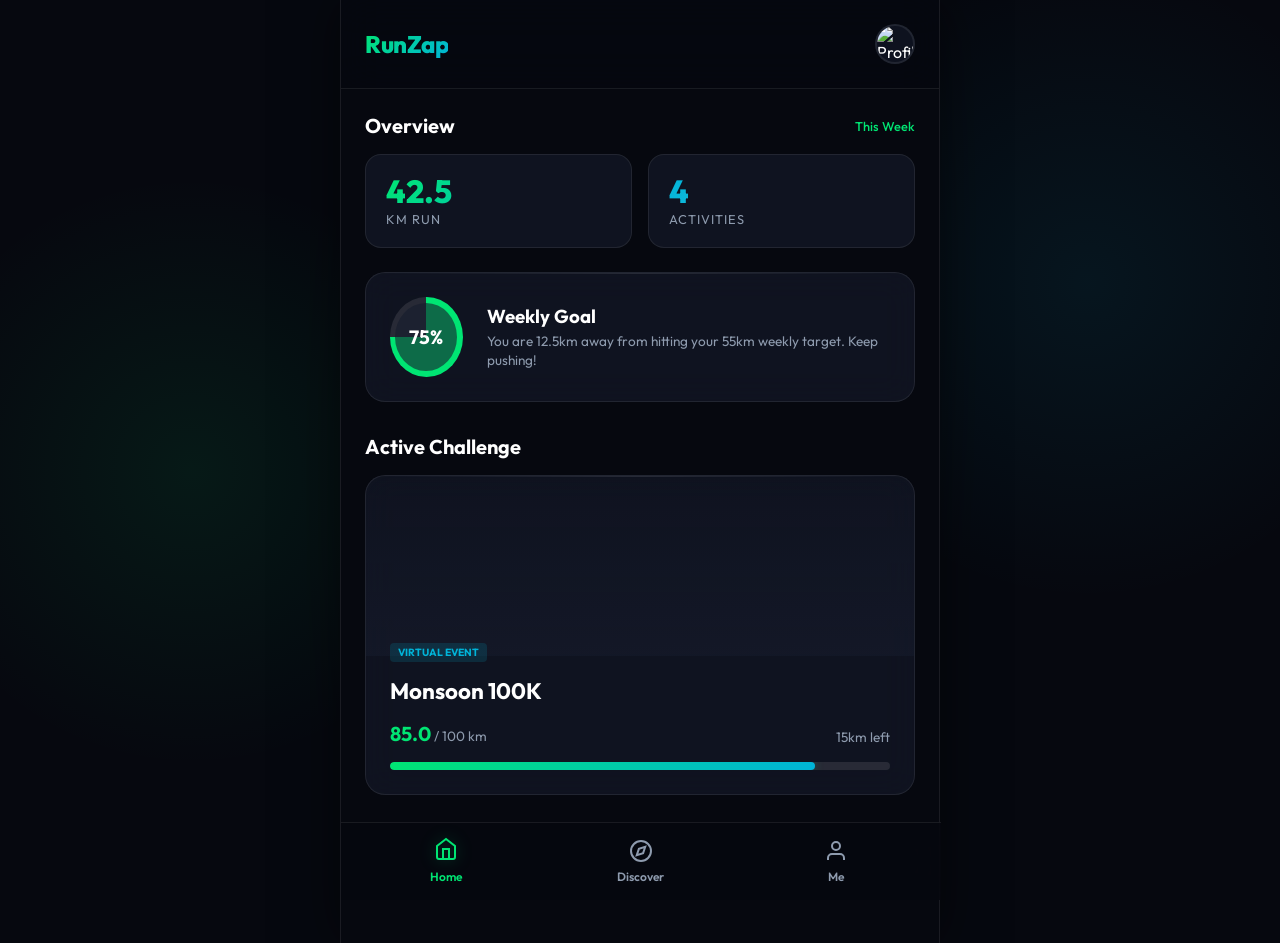
==== index.html @ 209d542c "v0.1" ====
<!DOCTYPE html>
<html lang="en">
<head>
  <meta charset="UTF-8">
  <meta name="viewport" content="width=device-width, initial-scale=1.0, maximum-scale=1.0, user-scalable=no">
  <title>RunZap - Premium Running Platform</title>
  <link rel="stylesheet" href="styles.css">
</head>
<body>

  <div id="app-shell">
    
    <!-- Global Header -->
    <header class="top-nav">
      <div class="brand">RunZap</div>
      <div class="profile-avatar">
        <img src="https://images.unsplash.com/photo-1535713875002-d1d0cf377fde?auto=format&fit=crop&w=100&q=80" alt="Profile">
      </div>
    </header>

    <!-- Main Content Area -->
    <main>
      
      <!-- SCREEN 1: HOMEPAGE (DASHBOARD) -->
      <div id="view-home" class="screen active">
        <div class="section-title">
          <span>Overview</span>
          <span style="font-size: 0.8rem; font-weight: 500; color: var(--primary);">This Week</span>
        </div>

        <div class="hero-stats">
          <div class="stat-box">
            <span class="stat-value text-gradient">42.5</span>
            <span class="stat-label">KM Run</span>
          </div>
          <div class="stat-box">
            <span class="stat-value text-gradient" style="background: linear-gradient(135deg, #00B4D8, #48CAE4); -webkit-background-clip: text;">4</span>
            <span class="stat-label">Activities</span>
          </div>
        </div>

        <div class="glass-card">
          <div class="progress-ring-container">
            <div class="ring-wrapper">
              <div class="ring">
                <div class="ring-inner">75%</div>
              </div>
            </div>
            <div>
              <h3 style="margin-bottom: 0.25rem;">Weekly Goal</h3>
              <p style="color: var(--text-muted); font-size: 0.85rem; line-height: 1.4;">You are 12.5km away from hitting your 55km weekly target. Keep pushing!</p>
            </div>
          </div>
        </div>

        <div class="section-title" style="margin-top: 2rem;">
          <span>Active Challenge</span>
        </div>

        <div class="glass-card featured-challenge">
          <div class="fc-image">
            <div class="fc-overlay"></div>
          </div>
          <div class="fc-content">
            <span class="tag">Virtual Event</span>
            <h3 style="font-size: 1.4rem; margin: 0.5rem 0;">Monsoon 100K</h3>
            <div style="display: flex; justify-content: space-between; align-items: flex-end; margin-top: 1rem;">
              <div>
                <span style="font-size: 1.25rem; font-weight: 700; color: var(--primary);">85.0</span>
                <span style="color: var(--text-muted); font-size: 0.85rem;"> / 100 km</span>
              </div>
              <span style="font-size: 0.85rem; color: var(--text-muted);">15km left</span>
            </div>
            <div class="progress-bar-bg">
              <div class="progress-bar-fill" style="width: 85%;"></div>
            </div>
          </div>
        </div>
      </div>

      <!-- SCREEN 2: CHALLENGES & DISCOVERY -->
      <div id="view-challenges" class="screen">
        <h2 style="font-size: 1.75rem; font-weight: 800; margin-bottom: 1.5rem;">Discover</h2>
        
        <div class="filter-tabs">
          <div class="tab active">Upcoming Races</div>
          <div class="tab">Virtual Challenges</div>
          <div class="tab">Training Camps</div>
        </div>

        <div class="challenge-list">
          <!-- Item 1 -->
          <div class="glass-card challenge-row" style="padding: 0; margin-bottom: 0;">
            <div class="cr-image" style="background-image: url('https://images.unsplash.com/photo-1551698618-1dfe5d97d256?auto=format&fit=crop&w=400&q=80');"></div>
            <div class="cr-content">
              <div>
                <span class="tag">Live Race • Mumbai</span>
                <h4 style="font-size: 1.1rem;">Mumbai Half Marathon</h4>
              </div>
              <div style="display: flex; justify-content: space-between; align-items: center;">
                <span style="font-size: 0.8rem; color: var(--text-muted);">Oct 12, 2026</span>
                <span style="color: var(--primary); font-weight: 700; font-size: 0.9rem;">₹1,500</span>
              </div>
            </div>
          </div>

          <!-- Item 2 -->
          <div class="glass-card challenge-row" style="padding: 0; margin-bottom: 0;">
            <div class="cr-image" style="background-image: url('https://images.unsplash.com/photo-1476480862126-209bfaa8edc8?auto=format&fit=crop&w=400&q=80');"></div>
            <div class="cr-content">
              <div>
                <span class="tag" style="background: rgba(0, 229, 115, 0.15); color: var(--primary);">Virtual</span>
                <h4 style="font-size: 1.1rem;">Diwali 50K Dash</h4>
              </div>
              <div style="display: flex; justify-content: space-between; align-items: center;">
                <span style="font-size: 0.8rem; color: var(--text-muted);">Nov 1 - Nov 15</span>
                <span style="color: var(--primary); font-weight: 700; font-size: 0.9rem;">Free</span>
              </div>
            </div>
          </div>
          
          <!-- Item 3 -->
          <div class="glass-card challenge-row" style="padding: 0; margin-bottom: 0;">
            <div class="cr-image" style="background-image: url('https://images.unsplash.com/photo-1571008887538-b36bb32f4571?auto=format&fit=crop&w=400&q=80');"></div>
            <div class="cr-content">
              <div>
                <span class="tag">Live Race • Delhi</span>
                <h4 style="font-size: 1.1rem;">Delhi Night Run 10K</h4>
              </div>
              <div style="display: flex; justify-content: space-between; align-items: center;">
                <span style="font-size: 0.8rem; color: var(--text-muted);">Dec 05, 2026</span>
                <span style="color: var(--primary); font-weight: 700; font-size: 0.9rem;">₹800</span>
              </div>
            </div>
          </div>
        </div>
      </div>

      <!-- SCREEN 3: "ME" (PROFILE & TROPHY ROOM) -->
      <div id="view-me" class="screen">
        <div class="profile-header">
          <div class="ph-avatar">
            <img src="https://images.unsplash.com/photo-1535713875002-d1d0cf377fde?auto=format&fit=crop&w=200&q=80" alt="Profile Large">
          </div>
          <div class="ph-name text-gradient">Rahul Sharma</div>
          <div class="rank-badge">
            <svg width="16" height="16" viewBox="0 0 24 24" fill="none" stroke="currentColor" stroke-width="2"><polygon points="12 2 15.09 8.26 22 9.27 17 14.14 18.18 21.02 12 17.77 5.82 21.02 7 14.14 2 9.27 8.91 8.26 12 2"></polygon></svg>
            Global Rank: #4,201
          </div>
        </div>

        <div class="hero-stats">
          <div class="stat-box" style="text-align: center;">
            <span class="stat-value text-gradient" style="font-size: 1.5rem;">1,240</span>
            <span class="stat-label">Total KM</span>
          </div>
          <div class="stat-box" style="text-align: center;">
            <span class="stat-value text-gradient" style="font-size: 1.5rem; background: linear-gradient(135deg, #00B4D8, #48CAE4); -webkit-background-clip: text;">12</span>
            <span class="stat-label">Events</span>
          </div>
        </div>

        <button class="btn-strava">
          <svg width="20" height="20" viewBox="0 0 24 24" fill="currentColor" stroke="none"><path d="M15.387 17.944l-2.089-4.116h-3.065L15.387 24l5.15-10.172h-3.066m-7.008-5.599l2.836 5.598h4.172L10.463 0l-7 13.828h4.169"></path></svg>
          Sync with Strava
        </button>

        <div class="section-title" style="margin-top: 2rem;">
          <span>Medals Hanger</span>
        </div>
        
        <div class="glass-card">
          <div class="medals-grid">
            <div class="medal-item">
              <img src="https://cdn-icons-png.flaticon.com/512/3176/3176294.png" alt="Medal 1" style="filter: drop-shadow(0 5px 10px rgba(0,229,115,0.4));">
              <span class="medal-title">Monsoon 100K</span>
            </div>
            <div class="medal-item">
              <img src="https://cdn-icons-png.flaticon.com/512/3176/3176294.png" alt="Medal 2" style="filter: hue-rotate(200deg) drop-shadow(0 5px 10px rgba(0,180,216,0.4));">
              <span class="medal-title">Speed Demon</span>
            </div>
            <div class="medal-item">
              <img src="https://cdn-icons-png.flaticon.com/512/3176/3176294.png" alt="Medal 3" style="filter: hue-rotate(45deg) drop-shadow(0 5px 10px rgba(255,215,0,0.4));">
              <span class="medal-title">Early Bird</span>
            </div>
          </div>
        </div>

        <div class="section-title" style="margin-top: 2rem;">
          <span>Recent Activities</span>
        </div>
        
        <div class="glass-card">
          <div class="activity-item">
            <div style="display: flex; align-items: center;">
              <div class="ai-icon">
                <svg width="20" height="20" viewBox="0 0 24 24" fill="none" stroke="currentColor" stroke-width="2"><path d="M22 11.08V12a10 10 0 1 1-5.93-9.14"></path><polyline points="22 4 12 14.01 9 11.01"></polyline></svg>
              </div>
              <div>
                <div style="font-weight: 600;">Morning Run</div>
                <div style="font-size: 0.75rem; color: var(--text-muted);">Today • AI Approved</div>
              </div>
            </div>
            <div style="text-align: right;">
              <div style="font-weight: 700; color: var(--primary);">8.5 km</div>
              <div style="font-size: 0.75rem; color: var(--text-muted);">45:20</div>
            </div>
          </div>
          
          <div class="activity-item">
            <div style="display: flex; align-items: center;">
              <div class="ai-icon">
                <svg width="20" height="20" viewBox="0 0 24 24" fill="none" stroke="currentColor" stroke-width="2"><path d="M22 11.08V12a10 10 0 1 1-5.93-9.14"></path><polyline points="22 4 12 14.01 9 11.01"></polyline></svg>
              </div>
              <div>
                <div style="font-weight: 600;">Tempo Run</div>
                <div style="font-size: 0.75rem; color: var(--text-muted);">Yesterday • AI Approved</div>
              </div>
            </div>
            <div style="text-align: right;">
              <div style="font-weight: 700; color: var(--primary);">5.0 km</div>
              <div style="font-size: 0.75rem; color: var(--text-muted);">24:10</div>
            </div>
          </div>
        </div>

      </div>

    </main>

    <!-- Bottom Navigation -->
    <nav class="bottom-nav">
      <div class="nav-item active" onclick="switchView('view-home', this)">
        <svg width="24" height="24" viewBox="0 0 24 24" fill="none"><path d="M3 9l9-7 9 7v11a2 2 0 0 1-2 2H5a2 2 0 0 1-2-2z"></path><polyline points="9 22 9 12 15 12 15 22"></polyline></svg>
        <span>Home</span>
      </div>
      <div class="nav-item" onclick="switchView('view-challenges', this)">
        <svg width="24" height="24" viewBox="0 0 24 24" fill="none"><circle cx="12" cy="12" r="10"></circle><polygon points="16.24 7.76 14.12 14.12 7.76 16.24 9.88 9.88 16.24 7.76"></polygon></svg>
        <span>Discover</span>
      </div>
      <div class="nav-item" onclick="switchView('view-me', this)">
        <svg width="24" height="24" viewBox="0 0 24 24" fill="none"><path d="M20 21v-2a4 4 0 0 0-4-4H8a4 4 0 0 0-4 4v2"></path><circle cx="12" cy="7" r="4"></circle></svg>
        <span>Me</span>
      </div>
    </nav>

  </div>

  <script src="script.js"></script>
</body>
</html>
---- styles.css ----
@import url('https://fonts.googleapis.com/css2?family=Outfit:wght@300;400;500;600;700;800&display=swap');

:root {
  --bg-base: #06080F;
  --bg-surface: rgba(22, 27, 44, 0.6);
  --bg-surface-hover: rgba(33, 40, 60, 0.8);
  
  --primary: #00E573;
  --primary-glow: rgba(0, 229, 115, 0.3);
  --secondary: #00B4D8;
  
  --text-main: #FFFFFF;
  --text-muted: #8E9BAE;
  
  --border-glass: rgba(255, 255, 255, 0.08);
  --border-glow: rgba(0, 229, 115, 0.2);
  
  --gradient-accent: linear-gradient(135deg, var(--primary), var(--secondary));
  --gradient-bg: radial-gradient(circle at 15% 50%, rgba(0, 229, 115, 0.08), transparent 25%),
                 radial-gradient(circle at 85% 30%, rgba(0, 180, 216, 0.08), transparent 25%);
}

* {
  margin: 0;
  padding: 0;
  box-sizing: border-box;
  font-family: 'Outfit', sans-serif;
  -webkit-tap-highlight-color: transparent;
}

body {
  background-color: var(--bg-base);
  background-image: var(--gradient-bg);
  color: var(--text-main);
  min-height: 100vh;
  display: flex;
  justify-content: center;
  overflow-x: hidden;
}

/* App Container (Mobile First, Max-width for desktop) */
#app-shell {
  width: 100%;
  max-width: 600px; /* Constrains width on large screens to feel like an app */
  min-height: 100vh;
  position: relative;
  display: flex;
  flex-direction: column;
  background: var(--bg-base);
  box-shadow: 0 0 50px rgba(0,0,0,0.5);
  border-left: 1px solid var(--border-glass);
  border-right: 1px solid var(--border-glass);
}

/* Header */
.top-nav {
  position: sticky;
  top: 0;
  z-index: 50;
  display: flex;
  justify-content: space-between;
  align-items: center;
  padding: 1.5rem;
  background: rgba(6, 8, 15, 0.8);
  backdrop-filter: blur(20px);
  border-bottom: 1px solid var(--border-glass);
}

.brand {
  font-size: 1.5rem;
  font-weight: 800;
  background: var(--gradient-accent);
  -webkit-background-clip: text;
  -webkit-text-fill-color: transparent;
  letter-spacing: -0.5px;
}

.profile-avatar {
  width: 40px;
  height: 40px;
  border-radius: 50%;
  background: var(--bg-surface);
  border: 2px solid var(--border-glass);
  display: flex;
  justify-content: center;
  align-items: center;
  overflow: hidden;
  position: relative;
}

.profile-avatar img {
  width: 100%;
  height: 100%;
  object-fit: cover;
}

/* Main Content Area */
main {
  flex: 1;
  overflow-y: auto;
  padding-bottom: 100px; /* Space for bottom nav */
}

/* Screen Transitions */
.screen {
  display: none;
  opacity: 0;
  padding: 1.5rem;
  transform: translateY(10px);
  animation: fadeUp 0.4s cubic-bezier(0.16, 1, 0.3, 1) forwards;
}

.screen.active {
  display: block;
}

@keyframes fadeUp {
  0% { opacity: 0; transform: translateY(15px); }
  100% { opacity: 1; transform: translateY(0); }
}

/* Utilities */
.glass-card {
  background: var(--bg-surface);
  backdrop-filter: blur(16px);
  border: 1px solid var(--border-glass);
  border-radius: 20px;
  padding: 1.5rem;
  margin-bottom: 1.5rem;
  position: relative;
  overflow: hidden;
  transition: all 0.3s ease;
}

.glass-card::before {
  content: '';
  position: absolute;
  top: 0; left: 0; right: 0;
  height: 1px;
  background: linear-gradient(90deg, transparent, rgba(255,255,255,0.1), transparent);
}

.section-title {
  font-size: 1.25rem;
  font-weight: 700;
  margin-bottom: 1rem;
  color: var(--text-main);
  display: flex;
  justify-content: space-between;
  align-items: center;
}

.text-gradient {
  background: var(--gradient-accent);
  -webkit-background-clip: text;
  -webkit-text-fill-color: transparent;
}

.btn-primary {
  background: var(--primary);
  color: #000;
  border: none;
  border-radius: 12px;
  padding: 1rem 1.5rem;
  font-size: 1rem;
  font-weight: 700;
  cursor: pointer;
  width: 100%;
  transition: all 0.2s;
  box-shadow: 0 4px 15px var(--primary-glow);
}

.btn-primary:active {
  transform: scale(0.98);
}

.btn-strava {
  background: rgba(252, 76, 2, 0.1);
  color: #FC4C02;
  border: 1px solid rgba(252, 76, 2, 0.3);
  border-radius: 12px;
  padding: 0.8rem 1rem;
  font-size: 0.9rem;
  font-weight: 700;
  cursor: pointer;
  width: 100%;
  display: flex;
  align-items: center;
  justify-content: center;
  gap: 0.5rem;
  transition: all 0.2s;
  margin-top: 1.5rem;
}

.btn-strava:hover {
  background: rgba(252, 76, 2, 0.2);
  box-shadow: 0 0 15px rgba(252, 76, 2, 0.2);
}

/* --- Screen 1: Homepage --- */
.hero-stats {
  display: flex;
  gap: 1rem;
  margin-bottom: 1.5rem;
}

.stat-box {
  flex: 1;
  background: var(--bg-surface);
  border: 1px solid var(--border-glass);
  border-radius: 16px;
  padding: 1.25rem;
  display: flex;
  flex-direction: column;
  justify-content: center;
}

.stat-value {
  font-size: 2rem;
  font-weight: 800;
  line-height: 1;
  margin-bottom: 0.25rem;
}

.stat-label {
  font-size: 0.8rem;
  color: var(--text-muted);
  text-transform: uppercase;
  letter-spacing: 1px;
}

.progress-ring-container {
  display: flex;
  align-items: center;
  gap: 1.5rem;
}

.ring-wrapper {
  position: relative;
  width: 80px;
  height: 80px;
}

.ring {
  width: 100%;
  height: 100%;
  border-radius: 50%;
  background: conic-gradient(var(--primary) 75%, rgba(255,255,255,0.1) 0);
  display: flex;
  justify-content: center;
  align-items: center;
}

.ring-inner {
  width: 85%;
  height: 85%;
  background: var(--bg-surface);
  border-radius: 50%;
  display: flex;
  justify-content: center;
  align-items: center;
  font-weight: 700;
  font-size: 1.2rem;
}

.featured-challenge {
  padding: 0;
}

.fc-image {
  height: 180px;
  background: url('https://images.unsplash.com/photo-1552674605-15c2145eba67?auto=format&fit=crop&w=800&q=80') center/cover;
  position: relative;
}

.fc-overlay {
  position: absolute;
  inset: 0;
  background: linear-gradient(to top, var(--bg-surface) 0%, transparent 100%);
}

.fc-content {
  padding: 1.5rem;
  position: relative;
  margin-top: -40px;
}

.progress-bar-bg {
  width: 100%;
  height: 8px;
  background: rgba(255,255,255,0.1);
  border-radius: 4px;
  margin-top: 1rem;
  overflow: hidden;
}

.progress-bar-fill {
  height: 100%;
  background: var(--gradient-accent);
  width: 65%;
  border-radius: 4px;
  box-shadow: 0 0 10px var(--primary-glow);
}

/* --- Screen 2: Challenges --- */
.filter-tabs {
  display: flex;
  gap: 0.5rem;
  margin-bottom: 1.5rem;
  overflow-x: auto;
  scrollbar-width: none;
}
.filter-tabs::-webkit-scrollbar { display: none; }

.tab {
  padding: 0.6rem 1.2rem;
  border-radius: 20px;
  background: rgba(255,255,255,0.05);
  border: 1px solid var(--border-glass);
  color: var(--text-muted);
  font-weight: 600;
  white-space: nowrap;
  cursor: pointer;
  transition: all 0.2s;
}

.tab.active {
  background: var(--primary);
  color: #000;
  border-color: var(--primary);
}

.challenge-list {
  display: flex;
  flex-direction: column;
  gap: 1.25rem;
}

.challenge-row {
  display: flex;
  background: var(--bg-surface);
  border: 1px solid var(--border-glass);
  border-radius: 16px;
  overflow: hidden;
  height: 120px;
}

.cr-image {
  width: 100px;
  background-size: cover;
  background-position: center;
}

.cr-content {
  padding: 1rem;
  flex: 1;
  display: flex;
  flex-direction: column;
  justify-content: space-between;
}

.tag {
  font-size: 0.65rem;
  padding: 0.2rem 0.5rem;
  border-radius: 4px;
  background: rgba(0, 180, 216, 0.15);
  color: var(--secondary);
  font-weight: 700;
  text-transform: uppercase;
  display: inline-block;
  margin-bottom: 0.4rem;
}

/* --- Screen 3: "Me" (Profile) --- */
.profile-header {
  text-align: center;
  margin-bottom: 2rem;
}

.ph-avatar {
  width: 100px;
  height: 100px;
  border-radius: 50%;
  background: var(--bg-surface);
  border: 3px solid var(--primary);
  margin: 0 auto 1rem;
  padding: 4px;
}

.ph-avatar img {
  width: 100%;
  height: 100%;
  border-radius: 50%;
  object-fit: cover;
}

.ph-name {
  font-size: 1.75rem;
  font-weight: 800;
}

.rank-badge {
  display: inline-flex;
  align-items: center;
  gap: 0.5rem;
  background: rgba(255, 215, 0, 0.1);
  border: 1px solid rgba(255, 215, 0, 0.3);
  color: #FFD700;
  padding: 0.4rem 1rem;
  border-radius: 20px;
  font-weight: 700;
  margin-top: 0.5rem;
}

/* Medals Hanger */
.medals-grid {
  display: grid;
  grid-template-columns: repeat(3, 1fr);
  gap: 1rem;
  margin-top: 1rem;
}

.medal-item {
  aspect-ratio: 1;
  background: rgba(255,255,255,0.03);
  border: 1px solid var(--border-glass);
  border-radius: 16px;
  display: flex;
  flex-direction: column;
  justify-content: center;
  align-items: center;
  position: relative;
  box-shadow: inset 0 0 20px rgba(0,0,0,0.5);
}

.medal-item img {
  width: 50%;
  filter: drop-shadow(0 5px 15px rgba(0, 229, 115, 0.3));
  margin-bottom: 0.5rem;
}

.medal-title {
  font-size: 0.65rem;
  font-weight: 700;
  text-align: center;
  color: var(--text-muted);
}

/* Activity List */
.activity-item {
  display: flex;
  justify-content: space-between;
  align-items: center;
  padding: 1rem 0;
  border-bottom: 1px solid var(--border-glass);
}

.activity-item:last-child {
  border-bottom: none;
}

.ai-icon {
  width: 40px;
  height: 40px;
  border-radius: 10px;
  background: rgba(0, 229, 115, 0.1);
  display: flex;
  justify-content: center;
  align-items: center;
  color: var(--primary);
  margin-right: 1rem;
}

/* --- Bottom Navigation --- */
.bottom-nav {
  position: fixed;
  bottom: 0;
  width: 100%;
  max-width: 600px;
  background: rgba(6, 8, 15, 0.85);
  backdrop-filter: blur(20px);
  border-top: 1px solid var(--border-glass);
  display: flex;
  justify-content: space-around;
  padding: 1rem 0.5rem;
  padding-bottom: calc(1rem + env(safe-area-inset-bottom));
  z-index: 100;
}

.nav-item {
  display: flex;
  flex-direction: column;
  align-items: center;
  gap: 0.4rem;
  color: var(--text-muted);
  text-decoration: none;
  font-size: 0.75rem;
  font-weight: 600;
  cursor: pointer;
  transition: color 0.2s;
  width: 33%;
}

.nav-item svg {
  stroke: currentColor;
  stroke-width: 2;
  transition: transform 0.2s, stroke 0.2s;
}

.nav-item.active {
  color: var(--primary);
}

.nav-item.active svg {
  transform: translateY(-2px);
  filter: drop-shadow(0 0 8px var(--primary-glow));
}
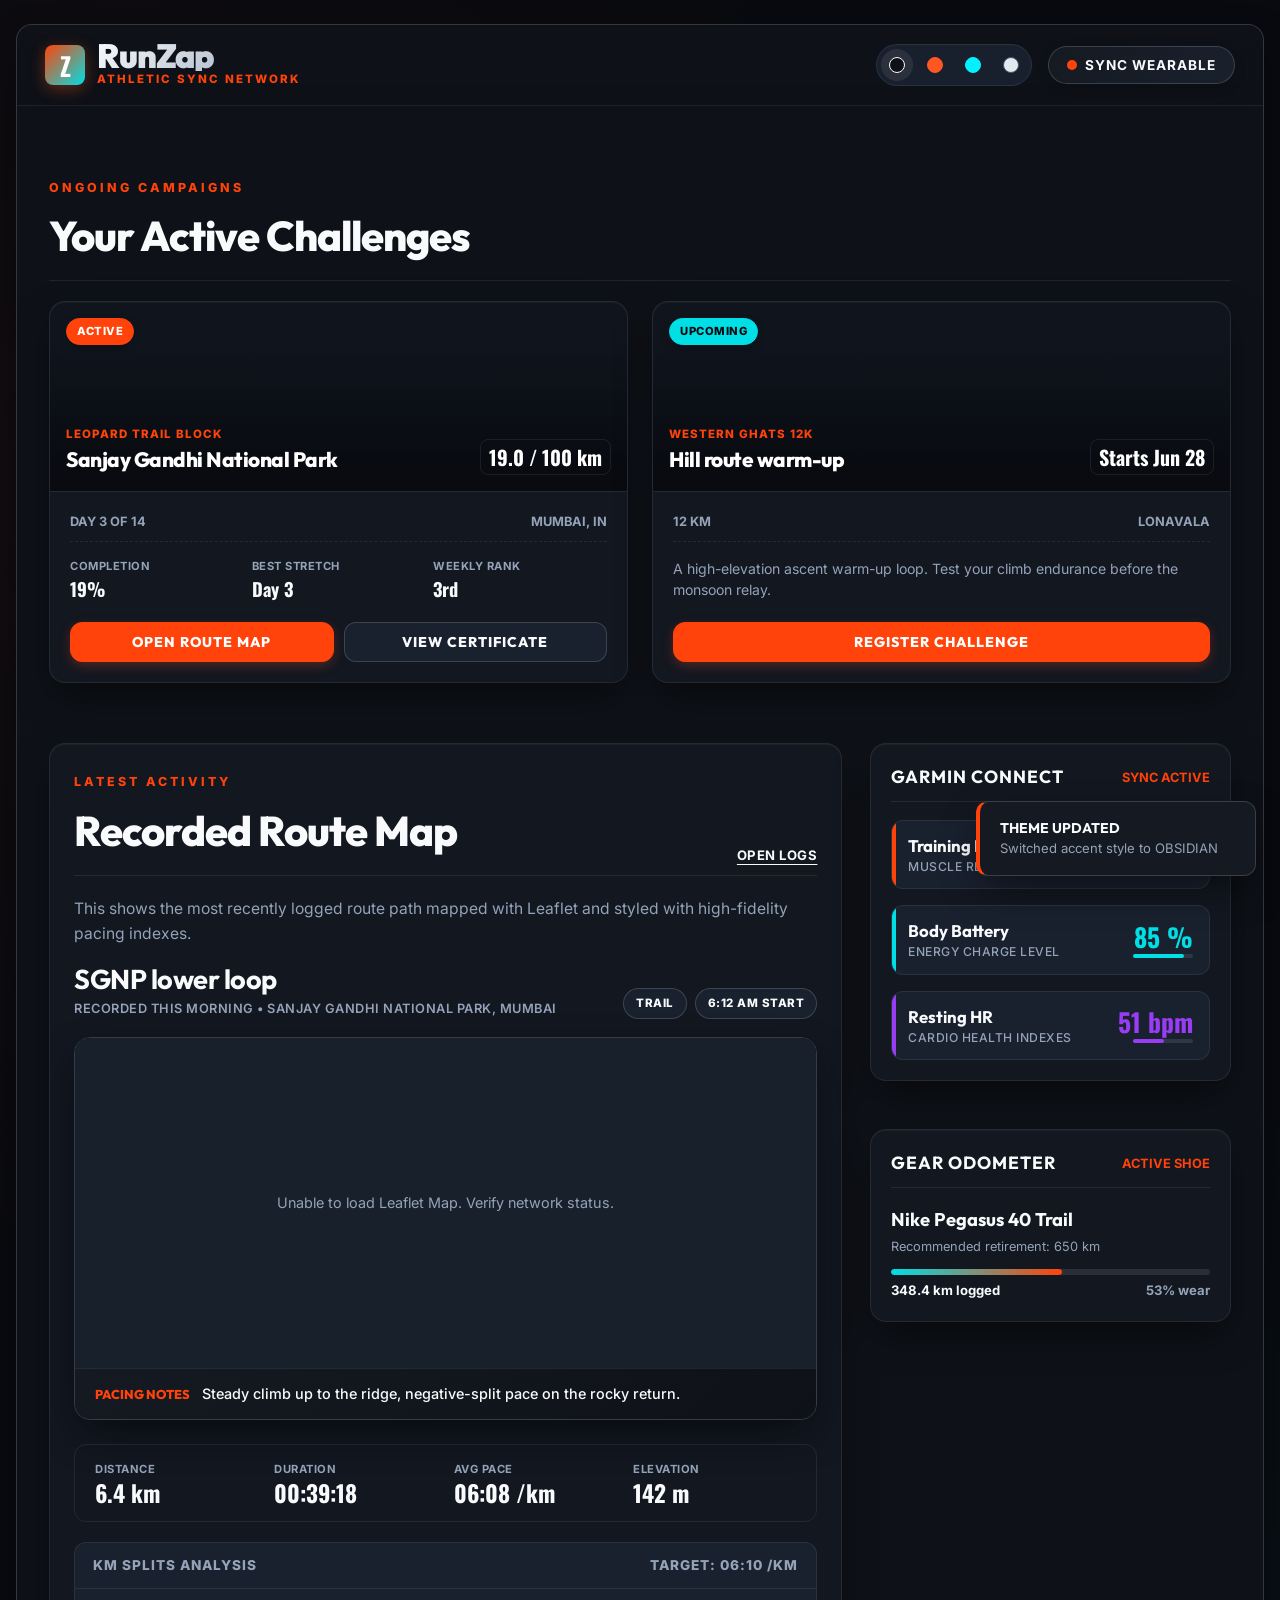
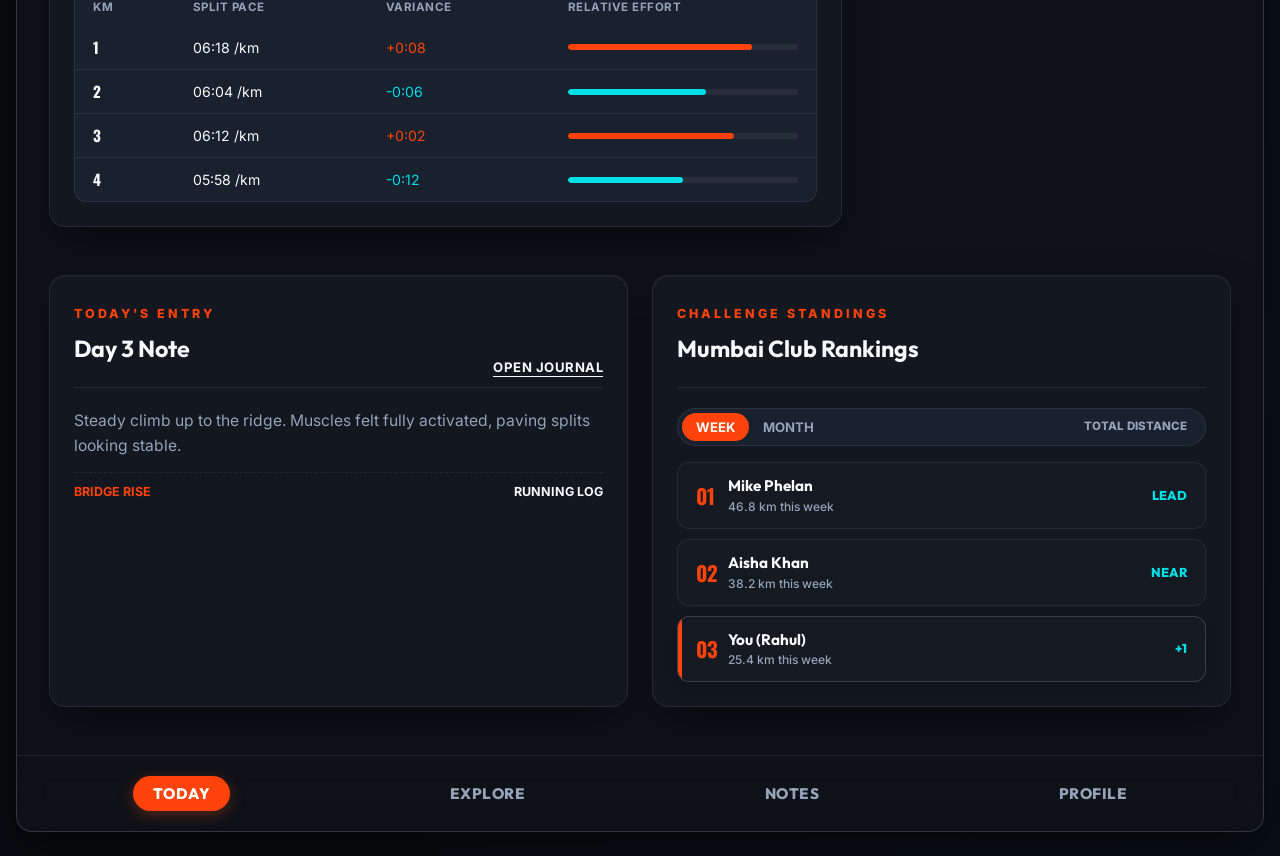
==== commit 45529f0e: "feat: implement premium glassmorphic RunZap application with dynamic themes, wearable sync, and Leaf" ====
--- a/index.html
+++ b/index.html
@@ -3,249 +3,943 @@
 <head>
   <meta charset="UTF-8">
   <meta name="viewport" content="width=device-width, initial-scale=1.0, maximum-scale=1.0, user-scalable=no">
-  <title>RunZap - Premium Running Platform</title>
+  <title>RunZap - Premium Runner Club & Community</title>
+  
+  <!-- Premium Fonts -->
+  <link rel="preconnect" href="https://fonts.googleapis.com">
+  <link rel="preconnect" href="https://fonts.gstatic.com" crossorigin>
+  <link href="https://fonts.googleapis.com/css2?family=Inter:wght@300;400;500;600;700;800&family=Outfit:wght@500;600;700;800;900&family=Oswald:wght@500;600;700&display=swap" rel="stylesheet">
+  
+  <!-- Leaflet Map CSS -->
+  <link rel="stylesheet" href="https://unpkg.com/leaflet@1.9.4/dist/leaflet.css" integrity="sha256-p4NxAoJBhIIN+hmNHrzRCf9tD/miZyoHS5obTRR9BMY=" crossorigin="">
   <link rel="stylesheet" href="styles.css">
 </head>
 <body>
 
+  <!-- Loading Splash Screen -->
+  <div id="splash-screen" class="splash-screen" aria-hidden="true">
+    <div class="splash-core">
+      <div class="splash-wordmark">
+        <strong>RunZap</strong>
+      </div>
+      <p class="splash-kicker">Connect. Sync. Run Together.</p>
+    </div>
+  </div>
+
+  <!-- Primary Application Wrapper -->
   <div id="app-shell">
     
-    <!-- Global Header -->
+    <!-- Unified Top Navigation -->
     <header class="top-nav">
-      <div class="brand">RunZap</div>
-      <div class="profile-avatar">
-        <img src="https://images.unsplash.com/photo-1535713875002-d1d0cf377fde?auto=format&fit=crop&w=100&q=80" alt="Profile">
+      <div class="brand-lockup">
+        <div class="brand-icon">Z</div>
+        <div class="brand-copy">
+          <span class="brand-name">RunZap</span>
+          <span class="brand-subtitle">Athletic Sync Network</span>
+        </div>
+      </div>
+      
+      <div class="nav-actions">
+        <!-- Accent Theme Switcher -->
+        <div class="theme-selector-container" aria-label="Accent Themes">
+          <button class="theme-btn active" data-theme="obsidian" title="Obsidian Dark"></button>
+          <button class="theme-btn" data-theme="strava" title="Strava Fire"></button>
+          <button class="theme-btn" data-theme="garmin" title="Garmin Cyan"></button>
+          <button class="theme-btn" data-theme="light" title="Light Slate"></button>
+        </div>
+        
+        <!-- Wearable Sync Quick Trigger -->
+        <button id="sync-quick-btn" class="sync-trigger-btn" type="button">
+          <span class="sync-pulse"></span>
+          <span>Sync Wearable</span>
+        </button>
       </div>
     </header>
 
-    <!-- Main Content Area -->
     <main>
       
-      <!-- SCREEN 1: HOMEPAGE (DASHBOARD) -->
-      <div id="view-home" class="screen active">
-        <div class="section-title">
-          <span>Overview</span>
-          <span style="font-size: 0.8rem; font-weight: 500; color: var(--primary);">This Week</span>
-        </div>
-
-        <div class="hero-stats">
-          <div class="stat-box">
-            <span class="stat-value text-gradient">42.5</span>
-            <span class="stat-label">KM Run</span>
-          </div>
-          <div class="stat-box">
-            <span class="stat-value text-gradient" style="background: linear-gradient(135deg, #00B4D8, #48CAE4); -webkit-background-clip: text;">4</span>
-            <span class="stat-label">Activities</span>
-          </div>
-        </div>
-
-        <div class="glass-card">
-          <div class="progress-ring-container">
-            <div class="ring-wrapper">
-              <div class="ring">
-                <div class="ring-inner">75%</div>
-              </div>
-            </div>
+      <!-- SCREEN 1: TODAY / PERSONAL DASHBOARD (Garmin / Strava hybrid) -->
+      <section id="view-home" class="screen active">
+        
+        <!-- Active Challenge Progress Rail -->
+        <section id="challenge-summary" class="challenge-rail-section">
+          <div class="card-heading compact">
             <div>
-              <h3 style="margin-bottom: 0.25rem;">Weekly Goal</h3>
-              <p style="color: var(--text-muted); font-size: 0.85rem; line-height: 1.4;">You are 12.5km away from hitting your 55km weekly target. Keep pushing!</p>
-            </div>
-          </div>
-        </div>
-
-        <div class="section-title" style="margin-top: 2rem;">
-          <span>Active Challenge</span>
-        </div>
-
-        <div class="glass-card featured-challenge">
-          <div class="fc-image">
-            <div class="fc-overlay"></div>
-          </div>
-          <div class="fc-content">
-            <span class="tag">Virtual Event</span>
-            <h3 style="font-size: 1.4rem; margin: 0.5rem 0;">Monsoon 100K</h3>
-            <div style="display: flex; justify-content: space-between; align-items: flex-end; margin-top: 1rem;">
+              <p class="section-kicker">Ongoing Campaigns</p>
+              <h2>Your Active Challenges</h2>
+            </div>
+          </div>
+          
+          <div class="challenge-rail" aria-label="Challenge Cards">
+            <!-- Card 1: Trail Climb (Active) -->
+            <article class="challenge-rail-card glass-card">
+              <div class="challenge-rail-media" style="background-image: url('https://images.unsplash.com/photo-1476480862126-209bfaa8edc8?auto=format&fit=crop&w=600&q=80');">
+                <span class="rail-tag active">Active</span>
+                <div class="rail-overlay">
+                  <div>
+                    <p class="rail-kicker">Leopard Trail block</p>
+                    <h3>Sanjay Gandhi National Park</h3>
+                  </div>
+                  <span id="active-challenge-distance" class="rail-distance">19.0 / 100 km</span>
+                </div>
+              </div>
+              <div class="challenge-rail-body">
+                <div class="rail-meta">
+                  <span>Day 3 of 14</span>
+                  <span>Mumbai, IN</span>
+                </div>
+                <div class="rail-stats">
+                  <div>
+                    <span>Completion</span>
+                    <strong id="completion-rate">19%</strong>
+                  </div>
+                  <div>
+                    <span>Best stretch</span>
+                    <strong id="best-stretch">Day 3</strong>
+                  </div>
+                  <div>
+                    <span>Weekly rank</span>
+                    <strong id="weekly-rank">3rd</strong>
+                  </div>
+                </div>
+                <div class="rail-actions">
+                  <button class="solid-action" type="button" data-scroll-target="route-map-section">Open Route Map</button>
+                  <button class="ghost-action" type="button" id="badge-view-trigger-leopard">View Certificate</button>
+                </div>
+              </div>
+            </article>
+
+            <!-- Card 2: Lonavala Hill Warm-up (Upcoming) -->
+            <article class="challenge-rail-card glass-card">
+              <div class="challenge-rail-media" style="background-image: url('https://images.unsplash.com/photo-1551698618-1dfe5d97d256?auto=format&fit=crop&w=600&q=80');">
+                <span class="rail-tag upcoming">Upcoming</span>
+                <div class="rail-overlay">
+                  <div>
+                    <p class="rail-kicker">Western Ghats 12K</p>
+                    <h3>Hill route warm-up</h3>
+                  </div>
+                  <span class="rail-distance">Starts Jun 28</span>
+                </div>
+              </div>
+              <div class="challenge-rail-body">
+                <div class="rail-meta">
+                  <span>12 km</span>
+                  <span>Lonavala</span>
+                </div>
+                <p class="rail-description">A high-elevation ascent warm-up loop. Test your climb endurance before the monsoon relay.</p>
+                <div class="rail-actions">
+                  <button id="register-race-ghats" class="solid-action" type="button">Register Challenge</button>
+                </div>
+              </div>
+            </article>
+          </div>
+        </section>
+
+        <!-- Main Dashboard Split Grid -->
+        <div class="home-main-grid">
+          
+          <!-- Column 1: Map Widget and splits (Left) -->
+          <div class="home-map-area">
+            <article id="route-map-section" class="glass-card recent-run-card">
+              <div class="card-heading">
+                <div>
+                  <p class="section-kicker">Latest Activity</p>
+                  <h2>Recorded Route Map</h2>
+                </div>
+                <button class="text-action" type="button" data-open-view="view-notes">Open Logs</button>
+              </div>
+              <p class="recent-run-copy">
+                This shows the most recently logged route path mapped with Leaflet and styled with high-fidelity pacing indexes.
+              </p>
+              
+              <div class="recent-run-topline">
+                <div class="recent-run-summary">
+                  <strong id="recent-run-title">SGNP lower loop</strong>
+                  <span id="recent-run-subtitle">Recorded this morning • Sanjay Gandhi National Park, Mumbai</span>
+                </div>
+                <div class="recent-run-chips">
+                  <span id="recent-run-surface" class="route-chip">Trail</span>
+                  <span id="recent-run-time" class="route-chip">6:12 AM start</span>
+                </div>
+              </div>
+              
+              <div class="recent-run-map-wrap">
+                <div id="recent-run-map" class="recent-run-map" aria-label="Activity GPS route map"></div>
+                <div class="recent-run-map-note">
+                  <strong>Pacing Notes</strong>
+                  <span id="recent-run-note">Steady climb up to the ridge, negative-split pace on the rocky return.</span>
+                </div>
+              </div>
+              
+              <!-- Metrics Odometer Strip -->
+              <div class="recent-run-stats">
+                <div>
+                  <span>Distance</span>
+                  <strong id="recent-run-distance">6.4 km</strong>
+                </div>
+                <div>
+                  <span>Duration</span>
+                  <strong id="recent-run-duration">00:39:18</strong>
+                </div>
+                <div>
+                  <span>Avg pace</span>
+                  <strong id="recent-run-pace">06:08 /km</strong>
+                </div>
+                <div>
+                  <span>Elevation</span>
+                  <strong id="recent-run-elevation">142 m</strong>
+                </div>
+              </div>
+
+              <!-- Pacing Split Breakdowns (Static Split table) -->
+              <div class="split-table-wrap">
+                <div class="split-table-title">
+                  <span>Km Splits Analysis</span>
+                  <span>Target: 06:10 /km</span>
+                </div>
+                <table class="split-table">
+                  <thead>
+                    <tr>
+                      <th>Km</th>
+                      <th>Split Pace</th>
+                      <th>Variance</th>
+                      <th>Relative Effort</th>
+                    </tr>
+                  </thead>
+                  <tbody id="pacing-split-body">
+                    <tr>
+                      <td><strong>1</strong></td>
+                      <td>06:18 /km</td>
+                      <td style="color: var(--primary);">+0:08</td>
+                      <td>
+                        <div class="split-bar-container"><div class="split-bar-fill" style="width: 80%;"></div></div>
+                      </td>
+                    </tr>
+                    <tr>
+                      <td><strong>2</strong></td>
+                      <td>06:04 /km</td>
+                      <td style="color: var(--secondary);">-0:06</td>
+                      <td>
+                        <div class="split-bar-container"><div class="split-bar-fill" style="width: 60%; background: var(--secondary);"></div></div>
+                      </td>
+                    </tr>
+                    <tr>
+                      <td><strong>3</strong></td>
+                      <td>06:12 /km</td>
+                      <td style="color: var(--primary);">+0:02</td>
+                      <td>
+                        <div class="split-bar-container"><div class="split-bar-fill" style="width: 72%;"></div></div>
+                      </td>
+                    </tr>
+                    <tr>
+                      <td><strong>4</strong></td>
+                      <td>05:58 /km</td>
+                      <td style="color: var(--secondary);">-0:12</td>
+                      <td>
+                        <div class="split-bar-container"><div class="split-bar-fill" style="width: 50%; background: var(--secondary);"></div></div>
+                      </td>
+                    </tr>
+                  </tbody>
+                </table>
+              </div>
+            </article>
+          </div>
+
+          <!-- Column 2: Garmin High-Density Metrics Sidebar (Right) -->
+          <div class="home-sidebar-metrics">
+            
+            <!-- Garmin connect health card -->
+            <article class="glass-card metrics-card">
+              <div class="metrics-heading">
+                <h3>Garmin Connect</h3>
+                <span>Sync Active</span>
+              </div>
+              
+              <div class="metric-strip-grid">
+                <!-- Metric item 1: Training Readiness -->
+                <div class="metric-strip">
+                  <div class="metric-strip-copy">
+                    <strong>Training Readiness</strong>
+                    <span>Muscle recovery & sleep</span>
+                  </div>
+                  <div class="metric-value-wrap">
+                    <span class="metric-strip-val" style="color: var(--primary);">92 / 100</span>
+                    <div class="metric-strip-progress-bar"><span style="width: 92%;"></span></div>
+                  </div>
+                </div>
+
+                <!-- Metric item 2: Body Battery -->
+                <div class="metric-strip secondary">
+                  <div class="metric-strip-copy">
+                    <strong>Body Battery</strong>
+                    <span>Energy charge level</span>
+                  </div>
+                  <div class="metric-value-wrap">
+                    <span class="metric-strip-val" style="color: var(--secondary);">85 %</span>
+                    <div class="metric-strip-progress-bar"><span style="width: 85%;"></span></div>
+                  </div>
+                </div>
+
+                <!-- Metric item 3: Heart Rate -->
+                <div class="metric-strip accent">
+                  <div class="metric-strip-copy">
+                    <strong>Resting HR</strong>
+                    <span>Cardio health indexes</span>
+                  </div>
+                  <div class="metric-value-wrap">
+                    <span class="metric-strip-val" style="color: var(--accent);">51 bpm</span>
+                    <div class="metric-strip-progress-bar"><span style="width: 51%; background: var(--accent);"></span></div>
+                  </div>
+                </div>
+              </div>
+            </article>
+
+            <!-- Active Gear shoe tracker -->
+            <article class="glass-card metrics-card">
+              <div class="metrics-heading">
+                <h3>Gear Odometer</h3>
+                <span>Active Shoe</span>
+              </div>
               <div>
-                <span style="font-size: 1.25rem; font-weight: 700; color: var(--primary);">85.0</span>
-                <span style="color: var(--text-muted); font-size: 0.85rem;"> / 100 km</span>
-              </div>
-              <span style="font-size: 0.85rem; color: var(--text-muted);">15km left</span>
-            </div>
-            <div class="progress-bar-bg">
-              <div class="progress-bar-fill" style="width: 85%;"></div>
-            </div>
-          </div>
+                <strong style="font-size: 1.15rem; color: var(--text-main); display: block;">Nike Pegasus 40 Trail</strong>
+                <span style="font-size: 0.8rem; color: var(--text-muted);">Recommended retirement: 650 km</span>
+                <div class="shoe-mileage-bar">
+                  <div id="shoe-odometer-bar" class="shoe-mileage-bar-fill" style="width: 53.6%;"></div>
+                </div>
+                <div style="display: flex; justify-content: space-between; font-size: 0.82rem; font-weight: 700; margin-top: 4px;">
+                  <span id="shoe-odometer-miles" style="color: var(--text-main);">348.4 km logged</span>
+                  <span style="color: var(--text-muted);">53% wear</span>
+                </div>
+              </div>
+            </article>
+            
+          </div>
+        </div>
+
+        <!-- Dashboard recap footer (Today's note & weekly rank leaderboard) -->
+        <div class="home-support-grid" style="display: grid; grid-template-columns: repeat(auto-fit, minmax(300px, 1fr)); gap: 24px; margin-top: 24px;">
+          <!-- Daily journal quick read -->
+          <article id="note-section" class="glass-card daily-note-card">
+            <div class="card-heading compact">
+              <div>
+                <p class="section-kicker">Today's Entry</p>
+                <h3 id="day-note-title">Day 3 Note</h3>
+              </div>
+              <button class="text-action" type="button" data-open-view="view-notes">Open Journal</button>
+            </div>
+            <p id="day-note-body" class="daily-note-copy">Shaded climb felt controlled today. The recent run map shows the cleanest route of the challenge so far.</p>
+            <div class="daily-note-meta" style="display: flex; justify-content: space-between; font-size: 0.78rem; font-weight: 700; text-transform: uppercase; margin-top: 14px; padding-top: 10px; border-top: 1px dashed var(--border-glass);">
+              <span id="day-note-tag" style="color: var(--primary);">Bridge rise</span>
+              <span>Running log</span>
+            </div>
+          </article>
+
+          <!-- Weekly Leaderboard leaderboard -->
+          <article id="leaderboard-section" class="glass-card recap-card">
+            <div class="card-heading compact">
+              <div>
+                <p class="section-kicker">Challenge Standings</p>
+                <h3>Mumbai Club Rankings</h3>
+              </div>
+            </div>
+            <div class="leaderboard-toolbar">
+              <div class="leaderboard-tabs">
+                <button class="leader-tab active" type="button" data-leader-range="week">Week</button>
+                <button class="leader-tab" type="button" data-leader-range="month">Month</button>
+              </div>
+              <span class="leader-sort">Total Distance</span>
+            </div>
+            <div class="leaderboard-list">
+              <div class="leader-row">
+                <span class="leader-rank">01</span>
+                <div class="leader-copy">
+                  <strong>Mike Phelan</strong>
+                  <span>46.8 km this week</span>
+                </div>
+                <span class="leader-gap">Lead</span>
+              </div>
+              <div class="leader-row">
+                <span class="leader-rank">02</span>
+                <div class="leader-copy">
+                  <strong>Aisha Khan</strong>
+                  <span>38.2 km this week</span>
+                </div>
+                <span class="leader-gap">Near</span>
+              </div>
+              <div id="leader-row-user" class="leader-row active">
+                <span class="leader-rank">03</span>
+                <div class="leader-copy">
+                  <strong>You (Rahul)</strong>
+                  <span id="leader-user-distance">25.4 km this week</span>
+                </div>
+                <span class="leader-gap">+1</span>
+              </div>
+            </div>
+          </article>
+        </div>
+      </section>
+
+      <!-- SCREEN 2: EXPLORE FEED, CLUBS & RACES -->
+      <section id="view-explore" class="screen">
+        
+        <!-- Segment Subnavigation switches -->
+        <nav class="explore-subnav">
+          <button class="explore-subtab-btn active" data-subtab="view-sub-feed">Social Feed</button>
+          <button class="explore-subtab-btn" data-subtab="view-sub-clubs">Groups & Clubs</button>
+          <button class="explore-subtab-btn" data-subtab="view-sub-races">Race Directory</button>
+        </nav>
+
+        <!-- Sub-View 2A: Social Community Feed (Strava style) -->
+        <div id="view-sub-feed" class="explore-subscreen-panel" style="display: block;">
+          
+          <!-- Quick Manual Run uploader card -->
+          <article class="glass-card feed-uploader">
+            <h3>Log Running Activity</h3>
+            <form id="activity-uploader-form" class="feed-uploader-form">
+              <div class="input-group form-full-width">
+                <label for="upload-title">Activity Title</label>
+                <input type="text" id="upload-title" placeholder="Sunset Sea Link Loop, etc." required>
+              </div>
+              <div class="input-group">
+                <label for="upload-distance">Distance (km)</label>
+                <input type="number" id="upload-distance" step="0.1" min="0.1" placeholder="e.g. 5.0" required>
+              </div>
+              <div class="input-group">
+                <label for="upload-duration">Duration (HH:MM:SS)</label>
+                <input type="text" id="upload-duration" placeholder="e.g. 00:30:00" required>
+              </div>
+              <div class="input-group">
+                <label for="upload-surface">Running Surface</label>
+                <select id="upload-surface">
+                  <option value="Road">Road</option>
+                  <option value="Trail">Trail</option>
+                  <option value="Track">Track</option>
+                  <option value="Treadmill">Treadmill</option>
+                </select>
+              </div>
+              <div class="input-group">
+                <label for="upload-route">Select Route Path</label>
+                <select id="upload-route">
+                  <option value="sgnp">SGNP Lower Loop (6.4 km)</option>
+                  <option value="sealink">Bandra Sea Link Circuit (10.2 km)</option>
+                  <option value="nariman">Nariman Point Coastal Promenade (4.5 km)</option>
+                </select>
+              </div>
+              <div class="input-group form-full-width uploader-actions">
+                <button type="submit" class="solid-action">Post Activity</button>
+              </div>
+            </form>
+          </article>
+
+          <!-- Social Posts Stream -->
+          <div id="social-feed-container">
+            <!-- Feed Post 1: Mike Phelan -->
+            <article class="glass-card feed-card" data-post-index="0">
+              <div class="feed-card-header">
+                <div class="feed-avatar">
+                  <img src="https://images.unsplash.com/photo-1500648767791-00dcc994a43e?auto=format&fit=crop&w=150&q=80" alt="Mike Phelan">
+                </div>
+                <div class="feed-user-info">
+                  <strong>Mike Phelan</strong>
+                  <span>2 hours ago • Mumbai Road Runners</span>
+                </div>
+              </div>
+              <div class="feed-card-body">
+                <p class="feed-card-copy">Morning sea breeze sprint along Nariman Point. Cadence felt incredible today! Post-run coconut water hits the spot.</p>
+                <div class="feed-run-grid">
+                  <div class="feed-run-map" id="feed-map-mike" aria-label="Nariman point run route"></div>
+                  <div class="feed-run-stats-bar">
+                    <div class="feed-stat-box">
+                      <span>Distance</span>
+                      <strong>4.5 km</strong>
+                    </div>
+                    <div class="feed-stat-box">
+                      <span>Avg Pace</span>
+                      <strong>04:52 /km</strong>
+                    </div>
+                    <div class="feed-stat-box">
+                      <span>Moving Time</span>
+                      <strong>21:54</strong>
+                    </div>
+                  </div>
+                </div>
+              </div>
+              <div class="feed-actions">
+                <button class="kudos-btn" type="button" data-post-id="mike-1">
+                  <!-- Heart Icon SVG -->
+                  <svg viewBox="0 0 24 24"><path d="M12 21.35l-1.45-1.32C5.4 15.36 2 12.28 2 8.5 2 5.42 4.42 3 7.5 3c1.74 0 3.41.81 4.5 2.09C13.09 3.81 14.76 3 16.5 3 19.58 3 22 5.42 22 8.5c0 3.78-3.4 6.86-8.55 11.54L12 21.35z"/></svg>
+                  <span>Kudos (<span class="kudos-count">8</span>)</span>
+                </button>
+                <button class="comment-trigger" type="button" data-target-comments="comments-mike">
+                  <!-- Message Icon SVG -->
+                  <svg viewBox="0 0 24 24"><path d="M20 2H4c-1.1 0-1.99.9-1.99 2L2 22l4-4h14c1.1 0 2-.9 2-2V4c0-1.1-.9-2-2-2zM6 9h12v2H6V9zm0 4h8v2H6v-2zm0-8h12v2H6V5z"/></svg>
+                  <span>Comments (<span class="comments-count">2</span>)</span>
+                </button>
+              </div>
+              
+              <!-- Collapsible Comments Drawer -->
+              <div class="feed-comments-panel" id="comments-mike">
+                <div class="comments-list">
+                  <div class="comment-item">
+                    <strong>Aisha Khan</strong><span>Flying pace, Mike! Elite cadence.</span>
+                  </div>
+                  <div class="comment-item">
+                    <strong>Rahul Sharma</strong><span>Love the negative splits in the final km!</span>
+                  </div>
+                </div>
+                <div class="comment-input-wrap">
+                  <input type="text" placeholder="Add a comment..." aria-label="Type comment">
+                  <button type="button">Post</button>
+                </div>
+              </div>
+            </article>
+
+            <!-- Feed Post 2: Aisha Khan -->
+            <article class="glass-card feed-card" data-post-index="1">
+              <div class="feed-card-header">
+                <div class="feed-avatar">
+                  <img src="https://images.unsplash.com/photo-1494790108377-be9c29b29330?auto=format&fit=crop&w=150&q=80" alt="Aisha Khan">
+                </div>
+                <div class="feed-user-info">
+                  <strong>Aisha Khan</strong>
+                  <span>6 hours ago • Sanjay Gandhi National Park</span>
+                </div>
+              </div>
+              <div class="feed-card-body">
+                <p class="feed-card-copy">Early trail climb up the Leopard Trail loop. Shaded portions kept the heat manageable, but elevation was no joke! 🏔️</p>
+                <div class="feed-run-grid">
+                  <div class="feed-run-map" id="feed-map-aisha" aria-label="Leopard trail run route"></div>
+                  <div class="feed-run-stats-bar">
+                    <div class="feed-stat-box">
+                      <span>Distance</span>
+                      <strong>6.4 km</strong>
+                    </div>
+                    <div class="feed-stat-box">
+                      <span>Avg Pace</span>
+                      <strong>06:21 /km</strong>
+                    </div>
+                    <div class="feed-stat-box">
+                      <span>Moving Time</span>
+                      <strong>40:38</strong>
+                    </div>
+                  </div>
+                </div>
+              </div>
+              <div class="feed-actions">
+                <button class="kudos-btn" type="button" data-post-id="aisha-1">
+                  <svg viewBox="0 0 24 24"><path d="M12 21.35l-1.45-1.32C5.4 15.36 2 12.28 2 8.5 2 5.42 4.42 3 7.5 3c1.74 0 3.41.81 4.5 2.09C13.09 3.81 14.76 3 16.5 3 19.58 3 22 5.42 22 8.5c0 3.78-3.4 6.86-8.55 11.54L12 21.35z"/></svg>
+                  <span>Kudos (<span class="kudos-count">12</span>)</span>
+                </button>
+                <button class="comment-trigger" type="button" data-target-comments="comments-aisha">
+                  <svg viewBox="0 0 24 24"><path d="M20 2H4c-1.1 0-1.99.9-1.99 2L2 22l4-4h14c1.1 0 2-.9 2-2V4c0-1.1-.9-2-2-2zM6 9h12v2H6V9zm0 4h8v2H6v-2zm0-8h12v2H6V5z"/></svg>
+                  <span>Comments (<span class="comments-count">1</span>)</span>
+                </button>
+              </div>
+              <div class="feed-comments-panel" id="comments-aisha">
+                <div class="comments-list">
+                  <div class="comment-item">
+                    <strong>Mike Phelan</strong><span>Outstanding trail elevation gain, Aisha!</span>
+                  </div>
+                </div>
+                <div class="comment-input-wrap">
+                  <input type="text" placeholder="Add a comment..." aria-label="Type comment">
+                  <button type="button">Post</button>
+                </div>
+              </div>
+            </article>
+          </div>
+
+        </div>
+
+        <!-- Sub-View 2B: Groups & Clubs Portal -->
+        <div id="view-sub-clubs" class="explore-subscreen-panel" style="display: none;">
+          
+          <!-- Club creation interface card -->
+          <article class="glass-card club-creator-form">
+            <h3>Create a Running Club</h3>
+            <p style="margin-bottom: 16px;">Set up a local group, schedule running schedules, and challenge other nearby clubs.</p>
+            <form id="group-creator-form" class="feed-uploader-form">
+              <div class="input-group">
+                <label for="club-name">Club Name</label>
+                <input type="text" id="club-name" placeholder="e.g. Bandra Sea Link Runners" required>
+              </div>
+              <div class="input-group">
+                <label for="club-location">City Location</label>
+                <input type="text" id="club-location" placeholder="e.g. Mumbai, Maharashtra" required>
+              </div>
+              <div class="input-group">
+                <label for="club-style">Running Focus</label>
+                <select id="club-style">
+                  <option value="Road Endurance">Road Endurance</option>
+                  <option value="Monsoon Trails">Monsoon Trails</option>
+                  <option value="Track Sprinting">Track Sprinting</option>
+                  <option value="Social Running">Social Running</option>
+                </select>
+              </div>
+              <div class="input-group form-full-width">
+                <label for="club-desc">Club Description</label>
+                <input type="text" id="club-desc" placeholder="A local community group of morning runners meeting up for Negative-split exercises..." required>
+              </div>
+              <div class="input-group form-full-width uploader-actions" style="margin-top: 8px;">
+                <button type="submit" class="solid-action">Assemble Club</button>
+              </div>
+            </form>
+          </article>
+
+          <!-- Group Runs Board (Scheduled runs) -->
+          <section class="group-runs-section">
+            <div class="card-heading compact">
+              <div>
+                <p class="section-kicker">Meetups Lineup</p>
+                <h3>Upcoming Group Runs</h3>
+              </div>
+            </div>
+            
+            <div id="group-runs-container">
+              <!-- Group Run 1 -->
+              <article class="group-run-card" id="grouprun-sealink">
+                <div class="group-run-info">
+                  <h4>Sunday Sunrise Sea Link Run</h4>
+                  <p class="group-run-time">Bandra West Promenade • Sunday, 6:00 AM • Road loop</p>
+                  <p>A relaxing 10k road cruise over the bridge path. Hydration check-point set up at Worli end.</p>
+                  
+                  <div class="group-run-avatars-wrap">
+                    <div class="avatar-pile">
+                      <img class="avatar-pile-img" src="https://images.unsplash.com/photo-1500648767791-00dcc994a43e?auto=format&fit=crop&w=150&q=80" alt="Avatar">
+                      <img class="avatar-pile-img" src="https://images.unsplash.com/photo-1494790108377-be9c29b29330?auto=format&fit=crop&w=150&q=80" alt="Avatar">
+                      <img class="avatar-pile-img" src="https://images.unsplash.com/photo-1535713875002-d1d0cf377fde?auto=format&fit=crop&w=150&q=80" alt="Avatar">
+                    </div>
+                    <span class="avatar-pile-count" id="grouprun-count-sealink">14 runners participating</span>
+                  </div>
+                </div>
+                <div class="group-run-actions">
+                  <button class="solid-action join-group-run-btn" data-run-id="sealink" type="button">Count Me In!</button>
+                </div>
+              </article>
+
+              <!-- Group Run 2 -->
+              <article class="group-run-card" id="grouprun-sgnp">
+                <div class="group-run-info">
+                  <h4>Leopard Trail Climb Group</h4>
+                  <p class="group-run-time">SGNP Entrance • Wednesday, 5:45 AM • Trail loop</p>
+                  <p>Cadence clinic climbs and interval repeats over rocky trail loops. Recommended trail runners.</p>
+                  
+                  <div class="group-run-avatars-wrap">
+                    <div class="avatar-pile">
+                      <img class="avatar-pile-img" src="https://images.unsplash.com/photo-1494790108377-be9c29b29330?auto=format&fit=crop&w=150&q=80" alt="Avatar">
+                      <img class="avatar-pile-img" src="https://images.unsplash.com/photo-1535713875002-d1d0cf377fde?auto=format&fit=crop&w=150&q=80" alt="Avatar">
+                    </div>
+                    <span class="avatar-pile-count" id="grouprun-count-sgnp">8 runners participating</span>
+                  </div>
+                </div>
+                <div class="group-run-actions">
+                  <button class="solid-action join-group-run-btn" data-run-id="sgnp" type="button">Count Me In!</button>
+                </div>
+              </article>
+            </div>
+          </section>
+
+          <!-- Communities/Clubs Deck -->
+          <div class="card-heading compact" style="margin-top: 36px;">
+            <div>
+              <p class="section-kicker">Explore Communities</p>
+              <h3>Active Running Clubs</h3>
+            </div>
+          </div>
+          
+          <div class="clubs-deck" id="clubs-list-container">
+            <!-- Club 1 -->
+            <article class="club-card glass-card">
+              <div class="club-media" style="background-image: url('https://images.unsplash.com/photo-1502086223501-7ea6ecd79368?auto=format&fit=crop&w=600&q=80');"></div>
+              <div class="club-body">
+                <h3>Sea Link Striders</h3>
+                <p class="club-meta-desc">Bandra coastal road runners focusing on negative split long-runs and marathon preparations.</p>
+                <div class="club-footer-stats">
+                  <span class="club-member-count">142 Members</span>
+                  <button class="ghost-action join-club-btn" data-club="striders" style="padding: 6px 12px; font-size: 0.8rem;" type="button">Join</button>
+                </div>
+              </div>
+            </article>
+
+            <!-- Club 2 -->
+            <article class="club-card glass-card">
+              <div class="club-media" style="background-image: url('https://images.unsplash.com/photo-1447752875215-b2761acb3c5d?auto=format&fit=crop&w=600&q=80');"></div>
+              <div class="club-body">
+                <h3>Western Ghats Trail Blazers</h3>
+                <p class="club-meta-desc">Lonavala-Pune trail mountaineers. We live for muddy monsoons, hill sprints, and raw nature tracks.</p>
+                <div class="club-footer-stats">
+                  <span class="club-member-count">88 Members</span>
+                  <button class="ghost-action join-club-btn" data-club="blazers" style="padding: 6px 12px; font-size: 0.8rem;" type="button">Join</button>
+                </div>
+              </div>
+            </article>
+
+            <!-- Club 3 -->
+            <article class="club-card glass-card">
+              <div class="club-media" style="background-image: url('https://images.unsplash.com/photo-1571008887538-b36bb32f4571?auto=format&fit=crop&w=600&q=80');"></div>
+              <div class="club-body">
+                <h3>Mumbai Morning Loopers</h3>
+                <p class="club-meta-desc">Sanjay Gandhi National Park regulars. Meeting up daily at 5:30 AM near main checkpoint gate.</p>
+                <div class="club-footer-stats">
+                  <span class="club-member-count">210 Members</span>
+                  <button class="ghost-action join-club-btn" data-club="loopers" style="padding: 6px 12px; font-size: 0.8rem;" type="button">Join</button>
+                </div>
+              </div>
+            </article>
+          </div>
+
+        </div>
+
+        <!-- Sub-View 2C: Race Directory & Registrations -->
+        <div id="view-sub-races" class="explore-subscreen-panel" style="display: none;">
+          <div class="challenge-deck">
+            
+            <article class="glass-card challenge-card large">
+              <div class="challenge-visual" style="background-image: url('https://images.unsplash.com/photo-1541534741688-6078c6bfb5c5?auto=format&fit=crop&w=800&q=80');"></div>
+              <div class="challenge-copy">
+                <span class="challenge-tag">Featured Race</span>
+                <h3>Gateway Coast 60K</h3>
+                <p>Three weekend runs along Mumbai's sweeping western coastline. Log 60km cumulative distance to earn your medal and print certificate.</p>
+                <div class="challenge-meta">
+                  <span>Jun 01 - Jun 21</span>
+                  <strong>Mumbai, IN</strong>
+                </div>
+                <button id="checkout-gateway-race" class="solid-action" style="margin-top: 16px; width: 100%;" type="button">Register (₹1,200)</button>
+              </div>
+            </article>
+
+            <article class="glass-card challenge-card">
+              <div class="challenge-visual" style="background-image: url('https://images.unsplash.com/photo-1552674605-db6ffd4facb5?auto=format&fit=crop&w=800&q=80');"></div>
+              <div class="challenge-copy">
+                <span class="challenge-tag soft">Virtual</span>
+                <h3>5AM Club Relay</h3>
+                <p>Maintain consistent starts before sunrise. Log five 5-mile starts within 10 days to unlock custom profile tags.</p>
+                <div class="challenge-meta">
+                  <span>10 days</span>
+                  <strong>Free</strong>
+                </div>
+                <button class="ghost-action" style="margin-top: 16px; width: 100%;" type="button">Join Challenge</button>
+              </div>
+            </article>
+
+            <article class="glass-card challenge-card">
+              <div class="challenge-visual" style="background-image: url('https://images.unsplash.com/photo-1517838277536-f5f99be501cd?auto=format&fit=crop&w=800&q=80');"></div>
+              <div class="challenge-copy">
+                <span class="challenge-tag">Trail block</span>
+                <h3>Lonavala Camp Relay</h3>
+                <p>Steep elevation loops on mountain segments. Complete the elevation challenges to earn virtual trophies.</p>
+                <div class="challenge-meta">
+                  <span>Weekend camp</span>
+                  <strong>₹2,400</strong>
+                </div>
+                <button class="ghost-action" style="margin-top: 16px; width: 100%;" type="button">Register Camp</button>
+              </div>
+            </article>
+
+          </div>
+        </div>
+      </section>
+
+      <!-- SCREEN 3: NOTES TIMELINE & EVENT JOURNAL -->
+      <section id="view-notes" class="screen">
+        <div class="screen-header notes-header">
+          <div>
+            <p class="section-kicker">Running Logs</p>
+            <h2>Expanded Journal Timeline</h2>
+          </div>
+          <p class="intro-copy" style="margin-top: 6px;">
+            Daily metrics, trail journals, and physical feedback notes indexed by calendar dates. Keep notes about your runs here!
+          </p>
+        </div>
+
+        <article class="glass-card notes-summary-card" style="margin-top: 24px;">
+          <div>
+            <p class="section-kicker" id="notes-focus-kicker">Active Entry</p>
+            <h3 id="notes-focus-title">Bridge rise</h3>
+          </div>
+          <p id="notes-focus-copy" class="daily-note-copy" style="margin-top: 10px;">Shaded climb felt controlled today. The recent run map shows the cleanest route of the challenge so far.</p>
+        </article>
+
+        <article class="glass-card notes-timeline-card">
+          <div class="card-heading compact">
+            <div>
+              <p class="section-kicker">History</p>
+              <h3>Challenge Journal Archive</h3>
+            </div>
+          </div>
+          <div id="notes-story-list" class="story-list timeline-list">
+            <!-- Story notes list drawn reactively by JS -->
+          </div>
+        </article>
+      </section>
+
+      <!-- SCREEN 4: RUNNER PROFILE & TROPHY CABINET -->
+      <section id="view-profile" class="screen">
+        <div class="screen-header">
+          <div>
+            <p class="section-kicker">Athlete Profile</p>
+            <h2>Rahul Sharma</h2>
+          </div>
+        </div>
+
+        <!-- Bio card -->
+        <article class="glass-card profile-card" style="margin-top: 24px;">
+          <div class="profile-topline">
+            <div class="profile-avatar-large">
+              <img src="https://images.unsplash.com/photo-1535713875002-d1d0cf377fde?auto=format&fit=crop&w=200&q=80" alt="Runner profile">
+            </div>
+            <div>
+              <h3>Rahul Sharma</h3>
+              <p style="margin-top: 4px;">Morning runner • Negative-split believer • SGNP regular route collector.</p>
+            </div>
+          </div>
+          <div class="profile-stats">
+            <div>
+              <span>Distance YTD</span>
+              <strong id="profile-total-distance">1,284 km</strong>
+            </div>
+            <div>
+              <span>Starts YTD</span>
+              <strong id="profile-starts">148</strong>
+            </div>
+            <div>
+              <span>Trophies Earned</span>
+              <strong>12</strong>
+            </div>
+          </div>
+        </article>
+
+        <!-- Profile Grids -->
+        <div class="profile-grid">
+          
+          <!-- Month calendar rhythm -->
+          <article class="glass-card">
+            <div class="card-heading compact">
+              <div>
+                <p class="section-kicker">Activity Streaks</p>
+                <h3>May Consistency Rhythm</h3>
+              </div>
+            </div>
+            <div class="streak-rail">
+              <span class="streak-day active" title="Active"></span>
+              <span class="streak-day active" title="Active"></span>
+              <span class="streak-day active" title="Active"></span>
+              <span class="streak-day" title="Rest"></span>
+              <span class="streak-day active" title="Active"></span>
+              <span class="streak-day active" title="Active"></span>
+              <span class="streak-day active" title="Active"></span>
+            </div>
+            <p class="support-copy" style="margin-top: 14px; color: var(--text-muted); font-size: 0.88rem;">Your strongest rhythm is Tuesday to Thursday. Keep up the negative split pacing schedule!</p>
+          </article>
+
+          <!-- Badges Trophy Cabinet -->
+          <article class="glass-card">
+            <div class="card-heading compact">
+              <div>
+                <p class="section-kicker">Achievement Locker</p>
+                <h3>Earned Badges</h3>
+              </div>
+            </div>
+            <div class="badge-grid">
+              <div class="badge-card" id="badge-first-light">
+                <span class="badge-orb"></span>
+                <strong>First Light</strong>
+              </div>
+              <div class="badge-card" id="badge-hill-steady">
+                <span class="badge-orb warm"></span>
+                <strong>Hill Steady</strong>
+              </div>
+              <div class="badge-card" id="badge-lock-in">
+                <span class="badge-orb soft"></span>
+                <strong>14d Lock-in</strong>
+              </div>
+            </div>
+          </article>
+          
+        </div>
+      </section>
+
+    </main>
+
+    <!-- SCREEN navigation bar (Bottom nav shell) -->
+    <nav class="bottom-nav" aria-label="Primary Navigation">
+      <button class="nav-item active" type="button" data-view="view-home">
+        <span>Today</span>
+      </button>
+      <button class="nav-item" type="button" data-view="view-explore">
+        <span>Explore</span>
+      </button>
+      <button class="nav-item" type="button" data-view="view-notes">
+        <span>Notes</span>
+      </button>
+      <button class="nav-item" type="button" data-view="view-profile">
+        <span>Profile</span>
+      </button>
+    </nav>
+  </div>
+
+  <!-- OVERLAY MODAL 1: WEARABLE SYNC CENTRAL -->
+  <div class="sync-modal-overlay" id="wearable-sync-modal" aria-hidden="true">
+    <div class="sync-modal-card">
+      <button class="cert-close" id="close-sync-modal" aria-label="Close Sync Modal">&times;</button>
+      <h2>Wearable Control Room</h2>
+      <p style="color: var(--text-muted); font-size: 0.92rem;">Pair your Garmin Connect or Strava athlete profile to sync GPS records directly into RunZap.</p>
+      
+      <div class="sync-options-grid">
+        <!-- Garmin Sync -->
+        <div class="sync-provider-card" id="provider-garmin" data-provider="garmin">
+          <div class="sync-provider-logo">Garmin</div>
+          <p style="font-size: 0.82rem; color: var(--text-muted); margin-bottom: 8px;">Sync body metrics, shoe odometers, and active routes.</p>
+          <span class="sync-provider-status" id="status-text-garmin">Connected</span>
+        </div>
+        
+        <!-- Strava Sync -->
+        <div class="sync-provider-card" id="provider-strava" data-provider="strava">
+          <div class="sync-provider-logo">Strava</div>
+          <p style="font-size: 0.82rem; color: var(--text-muted); margin-bottom: 8px;">Sync social feed running routes and public group events.</p>
+          <span class="sync-provider-status" id="status-text-strava">Connected</span>
         </div>
       </div>
-
-      <!-- SCREEN 2: CHALLENGES & DISCOVERY -->
-      <div id="view-challenges" class="screen">
-        <h2 style="font-size: 1.75rem; font-weight: 800; margin-bottom: 1.5rem;">Discover</h2>
-        
-        <div class="filter-tabs">
-          <div class="tab active">Upcoming Races</div>
-          <div class="tab">Virtual Challenges</div>
-          <div class="tab">Training Camps</div>
-        </div>
-
-        <div class="challenge-list">
-          <!-- Item 1 -->
-          <div class="glass-card challenge-row" style="padding: 0; margin-bottom: 0;">
-            <div class="cr-image" style="background-image: url('https://images.unsplash.com/photo-1551698618-1dfe5d97d256?auto=format&fit=crop&w=400&q=80');"></div>
-            <div class="cr-content">
-              <div>
-                <span class="tag">Live Race • Mumbai</span>
-                <h4 style="font-size: 1.1rem;">Mumbai Half Marathon</h4>
-              </div>
-              <div style="display: flex; justify-content: space-between; align-items: center;">
-                <span style="font-size: 0.8rem; color: var(--text-muted);">Oct 12, 2026</span>
-                <span style="color: var(--primary); font-weight: 700; font-size: 0.9rem;">₹1,500</span>
-              </div>
-            </div>
-          </div>
-
-          <!-- Item 2 -->
-          <div class="glass-card challenge-row" style="padding: 0; margin-bottom: 0;">
-            <div class="cr-image" style="background-image: url('https://images.unsplash.com/photo-1476480862126-209bfaa8edc8?auto=format&fit=crop&w=400&q=80');"></div>
-            <div class="cr-content">
-              <div>
-                <span class="tag" style="background: rgba(0, 229, 115, 0.15); color: var(--primary);">Virtual</span>
-                <h4 style="font-size: 1.1rem;">Diwali 50K Dash</h4>
-              </div>
-              <div style="display: flex; justify-content: space-between; align-items: center;">
-                <span style="font-size: 0.8rem; color: var(--text-muted);">Nov 1 - Nov 15</span>
-                <span style="color: var(--primary); font-weight: 700; font-size: 0.9rem;">Free</span>
-              </div>
-            </div>
-          </div>
-          
-          <!-- Item 3 -->
-          <div class="glass-card challenge-row" style="padding: 0; margin-bottom: 0;">
-            <div class="cr-image" style="background-image: url('https://images.unsplash.com/photo-1571008887538-b36bb32f4571?auto=format&fit=crop&w=400&q=80');"></div>
-            <div class="cr-content">
-              <div>
-                <span class="tag">Live Race • Delhi</span>
-                <h4 style="font-size: 1.1rem;">Delhi Night Run 10K</h4>
-              </div>
-              <div style="display: flex; justify-content: space-between; align-items: center;">
-                <span style="font-size: 0.8rem; color: var(--text-muted);">Dec 05, 2026</span>
-                <span style="color: var(--primary); font-weight: 700; font-size: 0.9rem;">₹800</span>
-              </div>
-            </div>
-          </div>
+      
+      <!-- Sync Progress loading bar -->
+      <div class="sync-progress-bar-wrap" id="sync-progress-bar">
+        <div class="sync-progress-label">
+          <span id="sync-progress-status">Fetching Garmin GPS routes...</span>
+          <span id="sync-progress-percent">0%</span>
+        </div>
+        <div class="sync-progress-track">
+          <div class="sync-progress-fill" id="sync-progress-fill"></div>
         </div>
       </div>
-
-      <!-- SCREEN 3: "ME" (PROFILE & TROPHY ROOM) -->
-      <div id="view-me" class="screen">
-        <div class="profile-header">
-          <div class="ph-avatar">
-            <img src="https://images.unsplash.com/photo-1535713875002-d1d0cf377fde?auto=format&fit=crop&w=200&q=80" alt="Profile Large">
-          </div>
-          <div class="ph-name text-gradient">Rahul Sharma</div>
-          <div class="rank-badge">
-            <svg width="16" height="16" viewBox="0 0 24 24" fill="none" stroke="currentColor" stroke-width="2"><polygon points="12 2 15.09 8.26 22 9.27 17 14.14 18.18 21.02 12 17.77 5.82 21.02 7 14.14 2 9.27 8.91 8.26 12 2"></polygon></svg>
-            Global Rank: #4,201
-          </div>
-        </div>
-
-        <div class="hero-stats">
-          <div class="stat-box" style="text-align: center;">
-            <span class="stat-value text-gradient" style="font-size: 1.5rem;">1,240</span>
-            <span class="stat-label">Total KM</span>
-          </div>
-          <div class="stat-box" style="text-align: center;">
-            <span class="stat-value text-gradient" style="font-size: 1.5rem; background: linear-gradient(135deg, #00B4D8, #48CAE4); -webkit-background-clip: text;">12</span>
-            <span class="stat-label">Events</span>
-          </div>
-        </div>
-
-        <button class="btn-strava">
-          <svg width="20" height="20" viewBox="0 0 24 24" fill="currentColor" stroke="none"><path d="M15.387 17.944l-2.089-4.116h-3.065L15.387 24l5.15-10.172h-3.066m-7.008-5.599l2.836 5.598h4.172L10.463 0l-7 13.828h4.169"></path></svg>
-          Sync with Strava
-        </button>
-
-        <div class="section-title" style="margin-top: 2rem;">
-          <span>Medals Hanger</span>
-        </div>
-        
-        <div class="glass-card">
-          <div class="medals-grid">
-            <div class="medal-item">
-              <img src="https://cdn-icons-png.flaticon.com/512/3176/3176294.png" alt="Medal 1" style="filter: drop-shadow(0 5px 10px rgba(0,229,115,0.4));">
-              <span class="medal-title">Monsoon 100K</span>
-            </div>
-            <div class="medal-item">
-              <img src="https://cdn-icons-png.flaticon.com/512/3176/3176294.png" alt="Medal 2" style="filter: hue-rotate(200deg) drop-shadow(0 5px 10px rgba(0,180,216,0.4));">
-              <span class="medal-title">Speed Demon</span>
-            </div>
-            <div class="medal-item">
-              <img src="https://cdn-icons-png.flaticon.com/512/3176/3176294.png" alt="Medal 3" style="filter: hue-rotate(45deg) drop-shadow(0 5px 10px rgba(255,215,0,0.4));">
-              <span class="medal-title">Early Bird</span>
-            </div>
-          </div>
-        </div>
-
-        <div class="section-title" style="margin-top: 2rem;">
-          <span>Recent Activities</span>
-        </div>
-        
-        <div class="glass-card">
-          <div class="activity-item">
-            <div style="display: flex; align-items: center;">
-              <div class="ai-icon">
-                <svg width="20" height="20" viewBox="0 0 24 24" fill="none" stroke="currentColor" stroke-width="2"><path d="M22 11.08V12a10 10 0 1 1-5.93-9.14"></path><polyline points="22 4 12 14.01 9 11.01"></polyline></svg>
-              </div>
-              <div>
-                <div style="font-weight: 600;">Morning Run</div>
-                <div style="font-size: 0.75rem; color: var(--text-muted);">Today • AI Approved</div>
-              </div>
-            </div>
-            <div style="text-align: right;">
-              <div style="font-weight: 700; color: var(--primary);">8.5 km</div>
-              <div style="font-size: 0.75rem; color: var(--text-muted);">45:20</div>
-            </div>
-          </div>
-          
-          <div class="activity-item">
-            <div style="display: flex; align-items: center;">
-              <div class="ai-icon">
-                <svg width="20" height="20" viewBox="0 0 24 24" fill="none" stroke="currentColor" stroke-width="2"><path d="M22 11.08V12a10 10 0 1 1-5.93-9.14"></path><polyline points="22 4 12 14.01 9 11.01"></polyline></svg>
-              </div>
-              <div>
-                <div style="font-weight: 600;">Tempo Run</div>
-                <div style="font-size: 0.75rem; color: var(--text-muted);">Yesterday • AI Approved</div>
-              </div>
-            </div>
-            <div style="text-align: right;">
-              <div style="font-weight: 700; color: var(--primary);">5.0 km</div>
-              <div style="font-size: 0.75rem; color: var(--text-muted);">24:10</div>
-            </div>
-          </div>
-        </div>
-
+      
+      <div style="margin-top: 20px; display: flex; justify-content: flex-end;">
+        <button class="solid-action" id="trigger-sync-procedure" style="padding: 10px 24px;" type="button">Connect & Sync Now</button>
       </div>
-
-    </main>
-
-    <!-- Bottom Navigation -->
-    <nav class="bottom-nav">
-      <div class="nav-item active" onclick="switchView('view-home', this)">
-        <svg width="24" height="24" viewBox="0 0 24 24" fill="none"><path d="M3 9l9-7 9 7v11a2 2 0 0 1-2 2H5a2 2 0 0 1-2-2z"></path><polyline points="9 22 9 12 15 12 15 22"></polyline></svg>
-        <span>Home</span>
+    </div>
+  </div>
+
+  <!-- OVERLAY MODAL 2: BADGE / CERTIFICATE PREVIEW -->
+  <div class="certificate-preview-overlay" id="certificate-preview" aria-hidden="true">
+    <div class="certificate-card">
+      <button class="cert-close" id="close-cert-modal" aria-label="Close Certificate Modal">&times;</button>
+      <div class="cert-logo">RunZap</div>
+      <div class="cert-kicker">Official Completion Award</div>
+      <div class="cert-divider"></div>
+      <div class="cert-title" id="cert-challenge-title">Leopard Trail block</div>
+      <p style="color: var(--text-muted); font-size: 0.9rem; margin-top: 6px;">Awarded proudly to</p>
+      <div class="cert-name">Rahul Sharma</div>
+      <p id="cert-challenge-desc" class="cert-copy">For completing the Sanjay Gandhi National Park 100km cumulative distance challenge within the target 14-day training block.</p>
+      <div style="display: flex; gap: 12px; justify-content: center;">
+        <button class="solid-action" id="export-cert-pdf" style="padding: 10px 24px;" type="button">Download PDF</button>
       </div>
-      <div class="nav-item" onclick="switchView('view-challenges', this)">
-        <svg width="24" height="24" viewBox="0 0 24 24" fill="none"><circle cx="12" cy="12" r="10"></circle><polygon points="16.24 7.76 14.12 14.12 7.76 16.24 9.88 9.88 16.24 7.76"></polygon></svg>
-        <span>Discover</span>
-      </div>
-      <div class="nav-item" onclick="switchView('view-me', this)">
-        <svg width="24" height="24" viewBox="0 0 24 24" fill="none"><path d="M20 21v-2a4 4 0 0 0-4-4H8a4 4 0 0 0-4 4v2"></path><circle cx="12" cy="7" r="4"></circle></svg>
-        <span>Me</span>
-      </div>
-    </nav>
-
+    </div>
   </div>
 
+  <!-- Toast Alert Notifications Container -->
+  <div class="toast-container" id="toast-container" aria-live="polite"></div>
+
+  <!-- Leaflet Map JS -->
+  <script src="https://unpkg.com/leaflet@1.9.4/dist/leaflet.js" integrity="sha256-20nQCchB9co0qIjJZRGuk2/Z9VM+kNiyxNV1lvTlZBo=" crossorigin=""></script>
   <script src="script.js"></script>
 </body>
 </html>
--- a/styles.css
+++ b/styles.css
@@ -1,517 +1,1924 @@
-@import url('https://fonts.googleapis.com/css2?family=Outfit:wght@300;400;500;600;700;800&display=swap');
+@import url('https://fonts.googleapis.com/css2?family=Inter:wght@300;400;500;600;700;800&family=Outfit:wght@500;600;700;800;900&family=Oswald:wght@500;600;700&display=swap');
 
 :root {
-  --bg-base: #06080F;
-  --bg-surface: rgba(22, 27, 44, 0.6);
-  --bg-surface-hover: rgba(33, 40, 60, 0.8);
+  /* Default Theme: Midnight Obsidian */
+  --bg-app: #080a0f;
+  --bg-base: #0e1117;
+  --bg-surface: rgba(20, 26, 38, 0.7);
+  --bg-surface-solid: #151a22;
+  --bg-surface-hover: rgba(28, 36, 50, 0.85);
   
-  --primary: #00E573;
-  --primary-glow: rgba(0, 229, 115, 0.3);
-  --secondary: #00B4D8;
+  /* Primary athletic colors (HSL-based for live themes) */
+  --primary-h: 14;     /* Strava Orange default base */
+  --primary-s: 100%;
+  --primary-l: 52%;
+  --primary: hsl(var(--primary-h), var(--primary-s), var(--primary-l));
+  --primary-glow: hsla(var(--primary-h), var(--primary-s), var(--primary-l), 0.2);
+  --primary-hover: hsl(var(--primary-h), var(--primary-s), 44%);
   
-  --text-main: #FFFFFF;
-  --text-muted: #8E9BAE;
+  --secondary-h: 182;  /* Garmin Cyan base */
+  --secondary-s: 100%;
+  --secondary-l: 45%;
+  --secondary: hsl(var(--secondary-h), var(--secondary-s), var(--secondary-l));
+  --secondary-glow: hsla(var(--secondary-h), var(--secondary-s), var(--secondary-l), 0.2);
+  
+  --accent-h: 270;     /* Volt Purple */
+  --accent-s: 90%;
+  --accent-l: 60%;
+  --accent: hsl(var(--accent-h), var(--accent-s), var(--accent-l));
+  
+  --text-main: #f8fafc;
+  --text-muted: #94a3b8;
+  --text-faint: #475569;
   
   --border-glass: rgba(255, 255, 255, 0.08);
-  --border-glow: rgba(0, 229, 115, 0.2);
+  --border-strong: rgba(255, 255, 255, 0.16);
+  --border-glow: hsla(var(--primary-h), var(--primary-s), var(--primary-l), 0.3);
   
-  --gradient-accent: linear-gradient(135deg, var(--primary), var(--secondary));
-  --gradient-bg: radial-gradient(circle at 15% 50%, rgba(0, 229, 115, 0.08), transparent 25%),
-                 radial-gradient(circle at 85% 30%, rgba(0, 180, 216, 0.08), transparent 25%);
+  --shadow-premium: 0 16px 40px -10px rgba(0, 0, 0, 0.6);
+  --shadow-glow: 0 0 20px hsla(var(--primary-h), var(--primary-s), var(--primary-l), 0.25);
+  --shadow-inset: inset 0 1px 1px rgba(255, 255, 255, 0.05);
+  
+  --font-heading: "Outfit", sans-serif;
+  --font-body: "Inter", sans-serif;
+  --font-display: "Oswald", sans-serif;
+  
+  --app-width: 1400px;
+  --radius-lg: 16px;
+  --radius-md: 12px;
+  --radius-sm: 8px;
+}
+
+/* Theme overrides */
+body.theme-strava {
+  --primary-h: 14;     /* Fire Strava Orange */
+  --primary-s: 100%;
+  --primary-l: 52%;
+  
+  --secondary-h: 40;   /* Gold Sunset Accent */
+  --secondary-s: 100%;
+  --secondary-l: 50%;
+  
+  --bg-app: #0c0806;
+  --bg-base: #140f0c;
+  --bg-surface: rgba(30, 20, 16, 0.7);
+  --bg-surface-solid: #1d1410;
+  --bg-surface-hover: rgba(45, 30, 24, 0.85);
+  --border-glass: rgba(255, 110, 60, 0.1);
+  --border-strong: rgba(255, 110, 60, 0.2);
+}
+
+body.theme-garmin {
+  --primary-h: 182;    /* Clinical Garmin Cyan */
+  --primary-s: 100%;
+  --primary-l: 45%;
+  
+  --secondary-h: 275;  /* Navigator Purple */
+  --secondary-s: 90%;
+  --secondary-l: 62%;
+  
+  --bg-app: #050a0d;
+  --bg-base: #0b1116;
+  --bg-surface: rgba(14, 25, 34, 0.7);
+  --bg-surface-solid: #121c25;
+  --bg-surface-hover: rgba(22, 37, 50, 0.85);
+  --border-glass: rgba(0, 242, 254, 0.1);
+  --border-strong: rgba(0, 242, 254, 0.2);
+}
+
+body.theme-light {
+  --bg-app: #f1f5f9;
+  --bg-base: #ffffff;
+  --bg-surface: rgba(255, 255, 255, 0.85);
+  --bg-surface-solid: #ffffff;
+  --bg-surface-hover: rgba(241, 245, 249, 0.95);
+  
+  --text-main: #0f172a;
+  --text-muted: #475569;
+  --text-faint: #94a3b8;
+  
+  --border-glass: rgba(15, 23, 42, 0.08);
+  --border-strong: rgba(15, 23, 42, 0.15);
+  --border-glow: hsla(var(--primary-h), var(--primary-s), var(--primary-l), 0.15);
+  
+  --shadow-premium: 0 16px 36px rgba(15, 23, 42, 0.06);
+  --shadow-inset: inset 0 1px 1px rgba(255, 255, 255, 0.9);
 }
 
 * {
+  box-sizing: border-box;
   margin: 0;
   padding: 0;
-  box-sizing: border-box;
-  font-family: 'Outfit', sans-serif;
   -webkit-tap-highlight-color: transparent;
 }
 
 body {
-  background-color: var(--bg-base);
-  background-image: var(--gradient-bg);
-  color: var(--text-main);
   min-height: 100vh;
+  font-family: var(--font-body);
+  color: var(--text-main);
+  background-color: var(--bg-app);
+  overflow-x: hidden;
+  line-height: 1.5;
+  background-image: radial-gradient(circle at 10% 20%, hsla(var(--primary-h), var(--primary-s), var(--primary-l), 0.04) 0%, transparent 40%),
+                    radial-gradient(circle at 90% 80%, hsla(var(--secondary-h), var(--secondary-s), var(--secondary-l), 0.04) 0%, transparent 40%);
+  transition: background-color 0.4s ease, color 0.4s ease;
+}
+
+/* Custom Scrollbars */
+::-webkit-scrollbar {
+  width: 8px;
+  height: 8px;
+}
+::-webkit-scrollbar-track {
+  background: var(--bg-app);
+}
+::-webkit-scrollbar-thumb {
+  background: var(--text-faint);
+  border-radius: var(--radius-sm);
+}
+::-webkit-scrollbar-thumb:hover {
+  background: var(--text-muted);
+}
+
+/* Splash Screen Override */
+.splash-screen {
+  position: fixed;
+  inset: 0;
+  z-index: 1000;
   display: flex;
   justify-content: center;
-  overflow-x: hidden;
-}
-
-/* App Container (Mobile First, Max-width for desktop) */
+  align-items: center;
+  background-color: var(--bg-app);
+  transition: opacity 0.6s cubic-bezier(0.16, 1, 0.3, 1), visibility 0.6s;
+}
+.splash-screen.is-hidden {
+  opacity: 0;
+  visibility: hidden;
+  pointer-events: none;
+}
+.splash-core {
+  text-align: center;
+  animation: pulseLogo 2s infinite ease-in-out;
+}
+.splash-wordmark strong {
+  font-family: var(--font-heading);
+  font-size: 5.5rem;
+  letter-spacing: -3px;
+  background: linear-gradient(135deg, var(--primary), var(--secondary));
+  -webkit-background-clip: text;
+  -webkit-text-fill-color: transparent;
+  display: block;
+  font-weight: 900;
+}
+.splash-kicker {
+  font-size: 0.95rem;
+  font-weight: 700;
+  color: var(--text-muted);
+  text-transform: uppercase;
+  letter-spacing: 4px;
+  margin-top: 0.5rem;
+}
+
+@keyframes pulseLogo {
+  0%, 100% { transform: scale(1); filter: drop-shadow(0 0 10px rgba(0,0,0,0)); }
+  50% { transform: scale(1.02); filter: drop-shadow(0 0 25px var(--primary-glow)); }
+}
+
+/* App Shell Layout */
 #app-shell {
-  width: 100%;
-  max-width: 600px; /* Constrains width on large screens to feel like an app */
-  min-height: 100vh;
-  position: relative;
-  display: flex;
-  flex-direction: column;
+  width: min(calc(100% - 32px), var(--app-width));
+  margin: 24px auto;
+  min-height: calc(100vh - 48px);
   background: var(--bg-base);
-  box-shadow: 0 0 50px rgba(0,0,0,0.5);
-  border-left: 1px solid var(--border-glass);
-  border-right: 1px solid var(--border-glass);
-}
-
-/* Header */
+  border: 1px solid var(--border-strong);
+  border-radius: var(--radius-lg);
+  box-shadow: var(--shadow-premium);
+  overflow: hidden;
+  position: relative;
+  display: flex;
+  flex-direction: column;
+}
+
+/* Nav Header */
 .top-nav {
   position: sticky;
   top: 0;
-  z-index: 50;
-  display: flex;
+  z-index: 200;
+  display: flex;
+  align-items: center;
   justify-content: space-between;
-  align-items: center;
-  padding: 1.5rem;
-  background: rgba(6, 8, 15, 0.8);
-  backdrop-filter: blur(20px);
+  padding: 16px 28px;
+  background: rgba(var(--bg-base), 0.85);
+  backdrop-filter: blur(12px);
   border-bottom: 1px solid var(--border-glass);
 }
 
-.brand {
-  font-size: 1.5rem;
+.brand-lockup {
+  display: flex;
+  align-items: center;
+  gap: 12px;
+}
+.brand-icon {
+  width: 40px;
+  height: 40px;
+  border-radius: var(--radius-sm);
+  background: linear-gradient(135deg, var(--primary), var(--secondary));
+  display: grid;
+  place-items: center;
+  color: #fff;
+  font-family: var(--font-display);
+  font-size: 1.6rem;
   font-weight: 800;
-  background: var(--gradient-accent);
+  box-shadow: 0 4px 15px rgba(255, 87, 34, 0.35);
+  animation: floatIcon 4s ease-in-out infinite;
+}
+.brand-copy {
+  display: flex;
+  flex-direction: column;
+}
+.brand-name {
+  font-family: var(--font-heading);
+  font-size: 2.1rem;
+  font-weight: 900;
+  letter-spacing: -1px;
+  line-height: 0.9;
+  background: linear-gradient(135deg, var(--text-main), var(--text-muted));
   -webkit-background-clip: text;
   -webkit-text-fill-color: transparent;
-  letter-spacing: -0.5px;
-}
-
-.profile-avatar {
-  width: 40px;
-  height: 40px;
+}
+.brand-subtitle {
+  font-size: 0.72rem;
+  font-weight: 800;
+  text-transform: uppercase;
+  color: var(--primary);
+  letter-spacing: 2px;
+}
+
+@keyframes floatIcon {
+  0%, 100% { transform: translateY(0); }
+  50% { transform: translateY(-4px); }
+}
+
+/* Nav Utilities */
+.nav-actions {
+  display: flex;
+  align-items: center;
+  gap: 16px;
+}
+
+/* Theme Switcher */
+.theme-selector-container {
+  position: relative;
+  display: flex;
+  align-items: center;
+  gap: 6px;
+  background: var(--bg-surface-hover);
+  padding: 4px;
+  border-radius: 40px;
+  border: 1px solid var(--border-glass);
+}
+.theme-btn {
+  background: none;
+  border: none;
+  width: 32px;
+  height: 32px;
   border-radius: 50%;
-  background: var(--bg-surface);
-  border: 2px solid var(--border-glass);
-  display: flex;
+  cursor: pointer;
+  display: flex;
+  align-items: center;
   justify-content: center;
-  align-items: center;
+  transition: transform 0.2s, background-color 0.2s;
+  position: relative;
+}
+.theme-btn:hover {
+  transform: scale(1.15);
+}
+.theme-btn.active {
+  background: rgba(255,255,255,0.08);
+}
+body.theme-light .theme-btn.active {
+  background: rgba(0,0,0,0.06);
+}
+.theme-btn::after {
+  content: "";
+  position: absolute;
+  width: 14px;
+  height: 14px;
+  border-radius: 50%;
+  border: 1.5px solid var(--text-main);
+}
+.theme-btn[data-theme="obsidian"]::after { background: #0e1117; }
+.theme-btn[data-theme="strava"]::after { background: #ff5722; border-color: #ff5722; }
+.theme-btn[data-theme="garmin"]::after { background: #00f2fe; border-color: #00f2fe; }
+.theme-btn[data-theme="light"]::after { background: #e2e8f0; border-color: #475569; }
+
+.sync-trigger-btn {
+  display: inline-flex;
+  align-items: center;
+  gap: 8px;
+  padding: 10px 18px;
+  background: linear-gradient(135deg, var(--bg-surface-solid), var(--bg-surface-hover));
+  border: 1px solid var(--border-strong);
+  border-radius: 40px;
+  font-family: var(--font-body);
+  font-weight: 700;
+  font-size: 0.85rem;
+  color: var(--text-main);
+  text-transform: uppercase;
+  letter-spacing: 1px;
+  cursor: pointer;
+  box-shadow: 0 4px 12px rgba(0,0,0,0.15);
+  transition: all 0.3s cubic-bezier(0.16, 1, 0.3, 1);
+  position: relative;
   overflow: hidden;
-  position: relative;
-}
-
-.profile-avatar img {
-  width: 100%;
-  height: 100%;
-  object-fit: cover;
-}
-
-/* Main Content Area */
+}
+.sync-trigger-btn::before {
+  content: "";
+  position: absolute;
+  inset: 0;
+  background: linear-gradient(90deg, transparent, rgba(255,255,255,0.08), transparent);
+  transform: translateX(-100%);
+  transition: transform 0.6s;
+}
+.sync-trigger-btn:hover {
+  transform: translateY(-2px);
+  border-color: var(--primary);
+  box-shadow: var(--shadow-glow);
+}
+.sync-trigger-btn:hover::before {
+  transform: translateX(100%);
+}
+.sync-pulse {
+  width: 10px;
+  height: 10px;
+  background: var(--primary);
+  border-radius: 50%;
+  position: relative;
+}
+.sync-pulse::after {
+  content: "";
+  position: absolute;
+  inset: -4px;
+  border-radius: 50%;
+  border: 2px solid var(--primary);
+  opacity: 0;
+  animation: syncPulseRadar 2.2s infinite ease-out;
+}
+
+@keyframes syncPulseRadar {
+  0% { transform: scale(0.6); opacity: 1; }
+  100% { transform: scale(2.4); opacity: 0; }
+}
+
+/* Main Container */
 main {
+  padding: 32px 32px 100px;
   flex: 1;
   overflow-y: auto;
-  padding-bottom: 100px; /* Space for bottom nav */
-}
-
-/* Screen Transitions */
+}
+
 .screen {
   display: none;
-  opacity: 0;
-  padding: 1.5rem;
-  transform: translateY(10px);
-  animation: fadeUp 0.4s cubic-bezier(0.16, 1, 0.3, 1) forwards;
-}
-
+  animation: screenFadeIn 0.45s cubic-bezier(0.16, 1, 0.3, 1) forwards;
+}
 .screen.active {
   display: block;
 }
 
-@keyframes fadeUp {
-  0% { opacity: 0; transform: translateY(15px); }
-  100% { opacity: 1; transform: translateY(0); }
-}
-
-/* Utilities */
+@keyframes screenFadeIn {
+  from { opacity: 0; transform: translateY(16px); }
+  to { opacity: 1; transform: translateY(0); }
+}
+
+/* Glassmorphism Cards */
 .glass-card {
   background: var(--bg-surface);
   backdrop-filter: blur(16px);
   border: 1px solid var(--border-glass);
+  box-shadow: var(--shadow-inset), var(--shadow-premium);
+  border-radius: var(--radius-lg);
+  padding: 24px;
+  margin-bottom: 24px;
+  transition: transform 0.3s cubic-bezier(0.16, 1, 0.3, 1), border-color 0.3s;
+  position: relative;
+  overflow: hidden;
+}
+.glass-card:hover {
+  border-color: var(--border-strong);
+}
+
+.section-kicker {
+  font-size: 0.78rem;
+  font-weight: 800;
+  text-transform: uppercase;
+  color: var(--primary);
+  letter-spacing: 3px;
+  margin-bottom: 8px;
+  display: inline-block;
+}
+
+h1, h2, h3, h4, strong {
+  font-family: var(--font-heading);
+}
+
+h1 {
+  font-size: clamp(2.2rem, 5vw, 3.4rem);
+  font-weight: 900;
+  line-height: 1.05;
+  margin-bottom: 12px;
+  letter-spacing: -1.5px;
+}
+h2 {
+  font-size: clamp(1.8rem, 4vw, 2.6rem);
+  font-weight: 800;
+  letter-spacing: -1px;
+  margin-bottom: 12px;
+}
+h3 {
+  font-size: 1.45rem;
+  font-weight: 700;
+  margin-bottom: 8px;
+}
+
+p {
+  color: var(--text-muted);
+  font-size: 0.98rem;
+  line-height: 1.6;
+}
+
+/* Dynamic Grid Systems */
+.home-main-grid {
+  display: grid;
+  grid-template-columns: 2.2fr 1fr;
+  gap: 28px;
+  margin-top: 24px;
+}
+
+.home-sidebar-metrics {
+  display: flex;
+  flex-direction: column;
+  gap: 24px;
+}
+
+/* Garmin-style Dashboard Metrics */
+.metrics-card {
+  padding: 20px;
+}
+.metrics-heading {
+  display: flex;
+  justify-content: space-between;
+  align-items: center;
+  margin-bottom: 18px;
+  padding-bottom: 10px;
+  border-bottom: 1px solid var(--border-glass);
+}
+.metrics-heading h3 {
+  font-size: 1.1rem;
+  text-transform: uppercase;
+  letter-spacing: 1px;
+  margin-bottom: 0;
+  color: var(--text-main);
+}
+.metrics-heading span {
+  font-size: 0.8rem;
+  color: var(--primary);
+  font-weight: 700;
+  text-transform: uppercase;
+}
+
+.metric-strip-grid {
+  display: grid;
+  grid-template-columns: 1fr;
+  gap: 16px;
+}
+.metric-strip {
+  display: flex;
+  align-items: center;
+  justify-content: space-between;
+  padding: 12px 16px;
+  background: var(--bg-surface-hover);
+  border-radius: var(--radius-md);
+  border: 1px solid var(--border-glass);
+  position: relative;
+  overflow: hidden;
+}
+.metric-strip::before {
+  content: "";
+  position: absolute;
+  left: 0;
+  top: 0;
+  bottom: 0;
+  width: 4px;
+  background: var(--primary);
+}
+.metric-strip.secondary::before {
+  background: var(--secondary);
+}
+.metric-strip.accent::before {
+  background: var(--accent);
+}
+.metric-strip-copy {
+  display: flex;
+  flex-direction: column;
+}
+.metric-strip-copy strong {
+  font-size: 1.05rem;
+  color: var(--text-main);
+}
+.metric-strip-copy span {
+  font-size: 0.76rem;
+  color: var(--text-muted);
+  font-weight: 500;
+  text-transform: uppercase;
+  letter-spacing: 0.5px;
+}
+.metric-value-wrap {
+  display: flex;
+  flex-direction: column;
+  align-items: flex-end;
+}
+.metric-strip-val {
+  font-family: var(--font-display);
+  font-size: 1.6rem;
+  font-weight: 700;
+  line-height: 1.1;
+}
+.metric-strip-progress-bar {
+  width: 60px;
+  height: 4px;
+  background: rgba(255,255,255,0.1);
   border-radius: 20px;
-  padding: 1.5rem;
-  margin-bottom: 1.5rem;
+  margin-top: 4px;
+  position: relative;
+}
+.metric-strip-progress-bar span {
+  position: absolute;
+  left: 0;
+  top: 0;
+  bottom: 0;
+  border-radius: 20px;
+  background: var(--primary);
+}
+.metric-strip.secondary .metric-strip-progress-bar span {
+  background: var(--secondary);
+}
+
+/* Shoe Mileage odometer */
+.shoe-mileage-bar {
+  width: 100%;
+  height: 6px;
+  background: rgba(255,255,255,0.1);
+  border-radius: 10px;
+  margin: 12px 0 6px;
   position: relative;
   overflow: hidden;
-  transition: all 0.3s ease;
-}
-
-.glass-card::before {
-  content: '';
+}
+body.theme-light .shoe-mileage-bar {
+  background: rgba(0,0,0,0.1);
+}
+.shoe-mileage-bar-fill {
+  height: 100%;
+  border-radius: 10px;
+  background: linear-gradient(90deg, var(--secondary), var(--primary));
+}
+
+/* Challenge lineup horizontal rail */
+.challenge-rail-section {
+  margin: 36px 0;
+}
+.card-heading {
+  display: flex;
+  justify-content: space-between;
+  align-items: flex-end;
+  margin-bottom: 20px;
+  padding-bottom: 12px;
+  border-bottom: 1px solid var(--border-glass);
+}
+.card-heading h2 {
+  margin-bottom: 0;
+}
+
+.challenge-rail {
+  display: grid;
+  grid-template-columns: repeat(auto-fit, minmax(320px, 1fr));
+  gap: 24px;
+}
+
+.challenge-rail-card {
+  padding: 0;
+  display: flex;
+  flex-direction: column;
+  overflow: hidden;
+  border-radius: var(--radius-lg);
+  border: 1px solid var(--border-glass);
+}
+
+.challenge-rail-media {
+  height: 190px;
+  background-size: cover;
+  background-position: center;
+  border-bottom: 1px solid var(--border-glass);
+  position: relative;
+  display: flex;
+  flex-direction: column;
+  justify-content: space-between;
+  padding: 16px;
+}
+.challenge-rail-media::before {
+  content: "";
   position: absolute;
-  top: 0; left: 0; right: 0;
-  height: 1px;
-  background: linear-gradient(90deg, transparent, rgba(255,255,255,0.1), transparent);
-}
-
-.section-title {
+  inset: 0;
+  background: linear-gradient(180deg, rgba(0,0,0,0.1) 20%, rgba(8,10,15,0.92) 90%);
+}
+
+.rail-tag {
+  position: relative;
+  align-self: flex-start;
+  padding: 4px 10px;
+  font-family: var(--font-body);
+  font-size: 0.7rem;
+  font-weight: 800;
+  text-transform: uppercase;
+  background: var(--bg-surface-solid);
+  color: var(--text-main);
+  border: 1px solid var(--border-strong);
+  border-radius: 40px;
+  letter-spacing: 0.5px;
+  box-shadow: 0 4px 8px rgba(0,0,0,0.2);
+}
+.rail-tag.active {
+  background: var(--primary);
+  border-color: var(--primary);
+  color: #fff;
+}
+.rail-tag.upcoming {
+  background: var(--secondary);
+  border-color: var(--secondary);
+  color: #080a0f;
+}
+
+.rail-overlay {
+  position: relative;
+  display: flex;
+  justify-content: space-between;
+  align-items: flex-end;
+  color: #fff;
+}
+.rail-kicker {
+  font-size: 0.72rem;
+  font-weight: 800;
+  text-transform: uppercase;
+  color: var(--primary);
+  letter-spacing: 1px;
+}
+.rail-overlay h3 {
+  font-size: 1.3rem;
+  font-weight: 800;
+  margin-bottom: 0;
+  letter-spacing: -0.5px;
+}
+.rail-distance {
+  font-family: var(--font-display);
   font-size: 1.25rem;
   font-weight: 700;
-  margin-bottom: 1rem;
-  color: var(--text-main);
+  color: #fff;
+  background: rgba(var(--bg-base), 0.7);
+  padding: 2px 8px;
+  border-radius: var(--radius-sm);
+  border: 1px solid var(--border-glass);
+}
+
+.challenge-rail-body {
+  padding: 20px;
+  background: rgba(var(--bg-surface-solid), 0.35);
+  flex: 1;
+  display: flex;
+  flex-direction: column;
+}
+.rail-meta {
   display: flex;
   justify-content: space-between;
-  align-items: center;
-}
-
-.text-gradient {
-  background: var(--gradient-accent);
-  -webkit-background-clip: text;
-  -webkit-text-fill-color: transparent;
-}
-
-.btn-primary {
+  font-size: 0.8rem;
+  font-weight: 700;
+  color: var(--text-muted);
+  text-transform: uppercase;
+  margin-bottom: 16px;
+  padding-bottom: 10px;
+  border-bottom: 1.5px dashed var(--border-glass);
+}
+
+.rail-stats {
+  display: grid;
+  grid-template-columns: repeat(3, 1fr);
+  gap: 8px;
+  margin-bottom: 20px;
+}
+.rail-stats div {
+  display: flex;
+  flex-direction: column;
+}
+.rail-stats span {
+  font-size: 0.7rem;
+  font-weight: 700;
+  color: var(--text-muted);
+  text-transform: uppercase;
+  letter-spacing: 0.5px;
+}
+.rail-stats strong {
+  font-size: 1.15rem;
+  color: var(--text-main);
+  font-family: var(--font-display);
+}
+
+.rail-description {
+  font-size: 0.88rem;
+  color: var(--text-muted);
+  margin-bottom: 18px;
+  line-height: 1.5;
+  flex: 1;
+}
+
+.rail-actions {
+  display: flex;
+  gap: 10px;
+  margin-top: auto;
+}
+.solid-action, .ghost-action {
+  flex: 1;
+  padding: 10px 14px;
+  font-family: var(--font-heading);
+  font-size: 0.88rem;
+  font-weight: 800;
+  text-transform: uppercase;
+  letter-spacing: 1px;
+  cursor: pointer;
+  border-radius: var(--radius-md);
+  transition: all 0.3s cubic-bezier(0.16, 1, 0.3, 1);
+  text-align: center;
+}
+.solid-action {
   background: var(--primary);
-  color: #000;
+  border: 1px solid var(--primary);
+  color: #fff;
+  box-shadow: 0 4px 12px rgba(255,87,34,0.25);
+}
+.solid-action:hover {
+  transform: translateY(-2px);
+  background: var(--primary-hover);
+  border-color: var(--primary-hover);
+  box-shadow: 0 6px 16px rgba(255,87,34,0.35);
+}
+.solid-action:active {
+  transform: translateY(0);
+}
+.ghost-action {
+  background: var(--bg-surface-hover);
+  border: 1px solid var(--border-strong);
+  color: var(--text-main);
+}
+.ghost-action:hover {
+  transform: translateY(-2px);
+  border-color: var(--primary);
+  background: var(--bg-surface-solid);
+}
+.text-action {
+  background: none;
   border: none;
-  border-radius: 12px;
-  padding: 1rem 1.5rem;
-  font-size: 1rem;
+  font-family: var(--font-body);
   font-weight: 700;
+  font-size: 0.82rem;
+  text-decoration: underline;
+  text-underline-offset: 4px;
+  color: var(--text-main);
   cursor: pointer;
+  text-transform: uppercase;
+  letter-spacing: 0.5px;
+  transition: color 0.2s;
+}
+.text-action:hover {
+  color: var(--primary);
+}
+
+/* Recent Map / Dashboard View Layout */
+.recent-run-card {
+  padding: 24px;
+}
+.recent-run-topline {
+  margin: 18px 0;
+  display: flex;
+  justify-content: space-between;
+  align-items: flex-end;
+  gap: 16px;
+  flex-wrap: wrap;
+}
+.recent-run-summary strong {
+  display: block;
+  font-size: 1.7rem;
+  line-height: 1.15;
+  color: var(--text-main);
+  letter-spacing: -0.5px;
+}
+.recent-run-summary span {
+  font-size: 0.8rem;
+  font-weight: 600;
+  color: var(--text-muted);
+  text-transform: uppercase;
+  letter-spacing: 0.5px;
+}
+.recent-run-chips {
+  display: flex;
+  gap: 8px;
+}
+.route-chip {
+  padding: 6px 12px;
+  border: 1px solid var(--border-strong);
+  font-size: 0.72rem;
+  font-weight: 800;
+  text-transform: uppercase;
+  background: var(--bg-surface-hover);
+  border-radius: 40px;
+  letter-spacing: 0.5px;
+}
+
+.recent-run-map-wrap {
+  border: 1px solid var(--border-strong);
+  border-radius: var(--radius-lg);
+  overflow: hidden;
+  position: relative;
+  margin-bottom: 24px;
+  box-shadow: var(--shadow-premium);
+}
+.recent-run-map {
+  height: 330px;
+  background: #090b0e;
+  z-index: 1;
+}
+/* Leaflet dark custom tiles */
+body:not(.theme-light) .leaflet-tile-container {
+  filter: invert(100%) hue-rotate(180deg) brightness(95%) contrast(90%);
+}
+body:not(.theme-light) .leaflet-container {
+  background: #090b0e !important;
+}
+
+.recent-run-map-note {
+  padding: 14px 20px;
+  background: linear-gradient(135deg, var(--bg-surface-solid), var(--bg-base));
+  color: var(--text-main);
+  border-top: 1px solid var(--border-glass);
+  font-size: 0.9rem;
+  font-weight: 500;
+}
+.recent-run-map-note strong {
+  margin-right: 8px;
+  color: var(--primary);
+  text-transform: uppercase;
+  font-size: 0.8rem;
+  font-weight: 800;
+}
+
+.recent-run-stats {
+  display: grid;
+  grid-template-columns: repeat(auto-fit, minmax(100px, 1fr));
+  gap: 16px;
+  padding: 16px 20px;
+  background: rgba(var(--bg-surface-solid), 0.4);
+  border: 1px solid var(--border-glass);
+  border-radius: var(--radius-md);
+}
+.recent-run-stats div {
+  display: flex;
+  flex-direction: column;
+}
+.recent-run-stats span {
+  font-size: 0.7rem;
+  font-weight: 700;
+  text-transform: uppercase;
+  color: var(--text-muted);
+  letter-spacing: 0.5px;
+}
+.recent-run-stats strong {
+  font-size: 1.45rem;
+  color: var(--text-main);
+  font-family: var(--font-display);
+  line-height: 1.1;
+  margin-top: 2px;
+}
+
+/* Home Split Table styles */
+.split-table-wrap {
+  margin-top: 20px;
+  background: var(--bg-surface-hover);
+  border-radius: var(--radius-md);
+  border: 1px solid var(--border-glass);
+  overflow: hidden;
+}
+.split-table-title {
+  padding: 12px 18px;
+  font-size: 0.85rem;
+  text-transform: uppercase;
+  font-weight: 800;
+  letter-spacing: 1px;
+  color: var(--text-muted);
+  border-bottom: 1px solid var(--border-glass);
+  display: flex;
+  justify-content: space-between;
+}
+.split-table {
   width: 100%;
+  border-collapse: collapse;
+  font-size: 0.88rem;
+}
+.split-table th, .split-table td {
+  padding: 10px 18px;
+  text-align: left;
+}
+.split-table th {
+  font-size: 0.72rem;
+  text-transform: uppercase;
+  color: var(--text-muted);
+  font-weight: 700;
+  letter-spacing: 0.5px;
+}
+.split-table tr:not(:last-child) {
+  border-bottom: 1px solid var(--border-glass);
+}
+.split-table td strong {
+  font-family: var(--font-display);
+  font-size: 0.95rem;
+  color: var(--text-main);
+}
+.split-bar-container {
+  width: 100%;
+  height: 6px;
+  background: rgba(255,255,255,0.06);
+  border-radius: 4px;
+  position: relative;
+  overflow: hidden;
+}
+body.theme-light .split-bar-container {
+  background: rgba(0,0,0,0.05);
+}
+.split-bar-fill {
+  height: 100%;
+  background: var(--primary);
+  border-radius: 4px;
+}
+
+/* Leaderboard section */
+.leaderboard-list {
+  display: flex;
+  flex-direction: column;
+  gap: 10px;
+  margin-top: 14px;
+}
+.leaderboard-toolbar {
+  display: flex;
+  justify-content: space-between;
+  align-items: center;
+  margin-bottom: 16px;
+  background: var(--bg-surface-hover);
+  padding: 4px;
+  border-radius: 40px;
+  border: 1px solid var(--border-glass);
+}
+.leaderboard-tabs {
+  display: flex;
+}
+.leader-tab {
+  background: none;
+  border: none;
+  color: var(--text-muted);
+  font-family: var(--font-body);
+  font-size: 0.82rem;
+  font-weight: 700;
+  text-transform: uppercase;
+  padding: 6px 14px;
+  border-radius: 40px;
+  cursor: pointer;
   transition: all 0.2s;
-  box-shadow: 0 4px 15px var(--primary-glow);
-}
-
-.btn-primary:active {
-  transform: scale(0.98);
-}
-
-.btn-strava {
-  background: rgba(252, 76, 2, 0.1);
-  color: #FC4C02;
-  border: 1px solid rgba(252, 76, 2, 0.3);
-  border-radius: 12px;
-  padding: 0.8rem 1rem;
+}
+.leader-tab.active {
+  background: var(--primary);
+  color: #fff;
+}
+.leader-sort {
+  font-size: 0.72rem;
+  text-transform: uppercase;
+  color: var(--text-muted);
+  font-weight: 800;
+  padding-right: 14px;
+}
+
+.leader-row {
+  display: flex;
+  align-items: center;
+  padding: 12px 18px;
+  background: var(--bg-surface-solid);
+  border: 1px solid var(--border-glass);
+  border-radius: var(--radius-md);
+  position: relative;
+  overflow: hidden;
+}
+.leader-row.active {
+  border-color: var(--border-strong);
+  box-shadow: 0 4px 15px rgba(0,0,0,0.15);
+}
+.leader-row.active::before {
+  content: "";
+  position: absolute;
+  left: 0;
+  top: 0;
+  bottom: 0;
+  width: 4px;
+  background: var(--primary);
+}
+.leader-rank {
+  font-family: var(--font-display);
+  font-size: 1.3rem;
+  font-weight: 700;
+  width: 32px;
+  color: var(--primary);
+}
+.leader-copy {
+  flex: 1;
+  display: flex;
+  flex-direction: column;
+}
+.leader-copy strong {
+  font-size: 0.95rem;
+  color: var(--text-main);
+}
+.leader-copy span {
+  font-size: 0.75rem;
+  color: var(--text-muted);
+  font-weight: 500;
+}
+.leader-gap {
+  font-family: var(--font-heading);
+  font-size: 0.8rem;
+  font-weight: 800;
+  text-transform: uppercase;
+  color: var(--secondary);
+}
+
+/* Explore Screen Subtabs */
+.explore-subnav {
+  display: flex;
+  gap: 10px;
+  margin-bottom: 24px;
+  border-bottom: 1px solid var(--border-glass);
+  padding-bottom: 12px;
+}
+.explore-subtab-btn {
+  background: none;
+  border: none;
+  color: var(--text-muted);
+  font-family: var(--font-heading);
+  font-size: 1.1rem;
+  font-weight: 800;
+  text-transform: uppercase;
+  letter-spacing: 0.5px;
+  padding: 6px 16px;
+  cursor: pointer;
+  position: relative;
+  transition: color 0.2s;
+}
+.explore-subtab-btn.active {
+  color: var(--primary);
+}
+.explore-subtab-btn.active::after {
+  content: "";
+  position: absolute;
+  bottom: -13px;
+  left: 0;
+  right: 0;
+  height: 3px;
+  background: var(--primary);
+  border-radius: 4px 4px 0 0;
+}
+
+/* Social Feed Tab */
+.feed-uploader {
+  margin-bottom: 28px;
+  padding: 20px;
+}
+.feed-uploader h3 {
+  font-size: 1.15rem;
+  text-transform: uppercase;
+  letter-spacing: 0.5px;
+  margin-bottom: 14px;
+}
+.feed-uploader-form {
+  display: grid;
+  grid-template-columns: repeat(auto-fit, minmax(200px, 1fr));
+  gap: 14px;
+}
+.input-group {
+  display: flex;
+  flex-direction: column;
+}
+.input-group label {
+  font-size: 0.72rem;
+  font-weight: 800;
+  text-transform: uppercase;
+  color: var(--text-muted);
+  margin-bottom: 6px;
+  letter-spacing: 1px;
+}
+.input-group input, .input-group select {
+  background: var(--bg-surface-hover);
+  border: 1px solid var(--border-glass);
+  border-radius: var(--radius-sm);
+  padding: 10px 14px;
+  color: var(--text-main);
+  font-family: var(--font-body);
   font-size: 0.9rem;
-  font-weight: 700;
-  cursor: pointer;
-  width: 100%;
-  display: flex;
-  align-items: center;
-  justify-content: center;
-  gap: 0.5rem;
-  transition: all 0.2s;
-  margin-top: 1.5rem;
-}
-
-.btn-strava:hover {
-  background: rgba(252, 76, 2, 0.2);
-  box-shadow: 0 0 15px rgba(252, 76, 2, 0.2);
-}
-
-/* --- Screen 1: Homepage --- */
-.hero-stats {
-  display: flex;
-  gap: 1rem;
-  margin-bottom: 1.5rem;
-}
-
-.stat-box {
-  flex: 1;
-  background: var(--bg-surface);
+  outline: none;
+  transition: border-color 0.2s;
+}
+.input-group input:focus, .input-group select:focus {
+  border-color: var(--primary);
+}
+
+.form-full-width {
+  grid-column: 1 / -1;
+}
+.uploader-actions {
+  display: flex;
+  justify-content: flex-end;
+  margin-top: 8px;
+}
+
+/* Social Feed Cards */
+.feed-card {
+  padding: 0;
+  overflow: hidden;
   border: 1px solid var(--border-glass);
-  border-radius: 16px;
-  padding: 1.25rem;
-  display: flex;
-  flex-direction: column;
-  justify-content: center;
-}
-
-.stat-value {
-  font-size: 2rem;
-  font-weight: 800;
-  line-height: 1;
-  margin-bottom: 0.25rem;
-}
-
-.stat-label {
-  font-size: 0.8rem;
-  color: var(--text-muted);
-  text-transform: uppercase;
-  letter-spacing: 1px;
-}
-
-.progress-ring-container {
-  display: flex;
-  align-items: center;
-  gap: 1.5rem;
-}
-
-.ring-wrapper {
-  position: relative;
-  width: 80px;
-  height: 80px;
-}
-
-.ring {
+  margin-bottom: 24px;
+}
+.feed-card-header {
+  display: flex;
+  align-items: center;
+  gap: 12px;
+  padding: 18px 20px;
+  border-bottom: 1px solid var(--border-glass);
+  background: rgba(var(--bg-surface-solid), 0.25);
+}
+.feed-avatar {
+  width: 44px;
+  height: 44px;
+  border-radius: 50%;
+  border: 2px solid var(--border-strong);
+  overflow: hidden;
+}
+.feed-avatar img {
   width: 100%;
   height: 100%;
-  border-radius: 50%;
-  background: conic-gradient(var(--primary) 75%, rgba(255,255,255,0.1) 0);
-  display: flex;
-  justify-content: center;
-  align-items: center;
-}
-
-.ring-inner {
-  width: 85%;
-  height: 85%;
-  background: var(--bg-surface);
-  border-radius: 50%;
-  display: flex;
-  justify-content: center;
-  align-items: center;
+  object-fit: cover;
+}
+.feed-user-info {
+  display: flex;
+  flex-direction: column;
+}
+.feed-user-info strong {
+  font-size: 1rem;
+  color: var(--text-main);
+}
+.feed-user-info span {
+  font-size: 0.75rem;
+  color: var(--text-muted);
+  font-weight: 500;
+}
+.feed-card-body {
+  padding: 20px;
+}
+.feed-card-copy {
+  font-size: 0.95rem;
+  color: var(--text-muted);
+  margin-bottom: 16px;
+  line-height: 1.5;
+}
+
+.feed-run-grid {
+  display: grid;
+  grid-template-columns: 2.2fr 1fr;
+  gap: 20px;
+  margin-top: 14px;
+}
+.feed-run-map {
+  height: 220px;
+  border: 1px solid var(--border-glass);
+  border-radius: var(--radius-md);
+  overflow: hidden;
+}
+
+.feed-run-stats-bar {
+  display: grid;
+  grid-template-columns: 1fr;
+  gap: 12px;
+  align-content: center;
+}
+.feed-stat-box {
+  background: var(--bg-surface-hover);
+  padding: 10px 14px;
+  border-radius: var(--radius-sm);
+  border: 1px solid var(--border-glass);
+  display: flex;
+  flex-direction: column;
+}
+.feed-stat-box span {
+  font-size: 0.68rem;
   font-weight: 700;
-  font-size: 1.2rem;
-}
-
-.featured-challenge {
+  text-transform: uppercase;
+  color: var(--text-muted);
+  letter-spacing: 0.5px;
+}
+.feed-stat-box strong {
+  font-size: 1.3rem;
+  font-family: var(--font-display);
+  color: var(--text-main);
+  margin-top: 2px;
+}
+
+/* Feed Footer Actions */
+.feed-actions {
+  display: flex;
+  align-items: center;
+  gap: 20px;
+  padding: 14px 20px;
+  border-top: 1px solid var(--border-glass);
+  background: rgba(var(--bg-surface-solid), 0.15);
+}
+.kudos-btn {
+  background: none;
+  border: none;
+  display: flex;
+  align-items: center;
+  gap: 8px;
+  color: var(--text-muted);
+  font-weight: 700;
+  font-size: 0.85rem;
+  text-transform: uppercase;
+  letter-spacing: 0.5px;
+  cursor: pointer;
+  transition: color 0.2s, transform 0.1s;
+}
+.kudos-btn svg {
+  width: 18px;
+  height: 18px;
+  stroke: var(--text-muted);
+  stroke-width: 2px;
+  fill: none;
+  transition: transform 0.2s cubic-bezier(0.175, 0.885, 0.32, 1.275), fill 0.2s;
+}
+.kudos-btn:hover {
+  color: var(--primary);
+}
+.kudos-btn:hover svg {
+  stroke: var(--primary);
+  transform: scale(1.2);
+}
+.kudos-btn.liked {
+  color: var(--primary);
+}
+.kudos-btn.liked svg {
+  fill: var(--primary);
+  stroke: var(--primary);
+  animation: kudosPop 0.45s cubic-bezier(0.175, 0.885, 0.32, 1.275) forwards;
+}
+
+@keyframes kudosPop {
+  0% { transform: scale(1); }
+  50% { transform: scale(1.4); }
+  100% { transform: scale(1); }
+}
+
+.comment-trigger {
+  background: none;
+  border: none;
+  display: flex;
+  align-items: center;
+  gap: 8px;
+  color: var(--text-muted);
+  font-weight: 700;
+  font-size: 0.85rem;
+  text-transform: uppercase;
+  letter-spacing: 0.5px;
+  cursor: pointer;
+  transition: color 0.2s;
+}
+.comment-trigger svg {
+  width: 18px;
+  height: 18px;
+  stroke: var(--text-muted);
+  stroke-width: 2px;
+  fill: none;
+}
+.comment-trigger:hover {
+  color: var(--secondary);
+}
+.comment-trigger:hover svg {
+  stroke: var(--secondary);
+}
+
+/* Comments Section inside Card */
+.feed-comments-panel {
+  display: none;
+  background: rgba(var(--bg-surface-solid), 0.25);
+  border-top: 1px solid var(--border-glass);
+  padding: 16px 20px;
+  animation: commentSlideDown 0.3s ease-out forwards;
+}
+.feed-comments-panel.active {
+  display: block;
+}
+
+@keyframes commentSlideDown {
+  from { opacity: 0; transform: translateY(-8px); }
+  to { opacity: 1; transform: translateY(0); }
+}
+
+.comments-list {
+  display: flex;
+  flex-direction: column;
+  gap: 12px;
+  margin-bottom: 14px;
+  max-height: 200px;
+  overflow-y: auto;
+}
+.comment-item {
+  font-size: 0.85rem;
+  background: var(--bg-surface-hover);
+  padding: 8px 12px;
+  border-radius: var(--radius-sm);
+  border: 1px solid var(--border-glass);
+}
+.comment-item strong {
+  color: var(--text-main);
+  margin-right: 6px;
+}
+.comment-item span {
+  color: var(--text-muted);
+}
+.comment-input-wrap {
+  display: flex;
+  gap: 10px;
+}
+.comment-input-wrap input {
+  flex: 1;
+  background: var(--bg-surface-hover);
+  border: 1px solid var(--border-glass);
+  color: var(--text-main);
+  border-radius: var(--radius-sm);
+  padding: 8px 12px;
+  font-size: 0.85rem;
+  outline: none;
+}
+.comment-input-wrap button {
+  background: var(--primary);
+  color: #fff;
+  border: none;
+  font-family: var(--font-heading);
+  font-size: 0.8rem;
+  font-weight: 800;
+  text-transform: uppercase;
+  padding: 8px 14px;
+  border-radius: var(--radius-sm);
+  cursor: pointer;
+  transition: background-color 0.2s;
+}
+.comment-input-wrap button:hover {
+  background: var(--primary-hover);
+}
+
+/* Clubs & Groups Tab */
+.clubs-deck {
+  display: grid;
+  grid-template-columns: repeat(auto-fit, minmax(300px, 1fr));
+  gap: 24px;
+}
+.club-card {
   padding: 0;
-}
-
-.fc-image {
-  height: 180px;
-  background: url('https://images.unsplash.com/photo-1552674605-15c2145eba67?auto=format&fit=crop&w=800&q=80') center/cover;
-  position: relative;
-}
-
-.fc-overlay {
+  overflow: hidden;
+  border-radius: var(--radius-lg);
+  border: 1px solid var(--border-glass);
+  display: flex;
+  flex-direction: column;
+}
+.club-media {
+  height: 140px;
+  background-size: cover;
+  background-position: center;
+  position: relative;
+}
+.club-media::before {
+  content: "";
   position: absolute;
   inset: 0;
-  background: linear-gradient(to top, var(--bg-surface) 0%, transparent 100%);
-}
-
-.fc-content {
-  padding: 1.5rem;
-  position: relative;
-  margin-top: -40px;
-}
-
-.progress-bar-bg {
+  background: linear-gradient(180deg, transparent 40%, rgba(14,17,23,0.9));
+}
+.club-body {
+  padding: 20px;
+  flex: 1;
+  display: flex;
+  flex-direction: column;
+}
+.club-body h3 {
+  font-size: 1.25rem;
+  margin-bottom: 6px;
+  color: var(--text-main);
+}
+.club-meta-desc {
+  font-size: 0.88rem;
+  color: var(--text-muted);
+  margin-bottom: 16px;
+  line-height: 1.5;
+  flex: 1;
+}
+.club-footer-stats {
+  display: flex;
+  justify-content: space-between;
+  align-items: center;
+  padding-top: 14px;
+  border-top: 1px solid var(--border-glass);
+  margin-top: auto;
+}
+.club-member-count {
+  font-size: 0.78rem;
+  font-weight: 700;
+  text-transform: uppercase;
+  color: var(--secondary);
+  letter-spacing: 0.5px;
+}
+
+/* Group Runs Section */
+.group-runs-section {
+  margin-top: 36px;
+}
+.group-run-card {
+  background: var(--bg-surface-hover);
+  border: 1px solid var(--border-glass);
+  border-radius: var(--radius-md);
+  padding: 20px;
+  margin-bottom: 16px;
+  display: grid;
+  grid-template-columns: 2fr 1fr;
+  gap: 20px;
+}
+.group-run-info h4 {
+  font-size: 1.15rem;
+  color: var(--text-main);
+  text-transform: uppercase;
+}
+.group-run-time {
+  font-size: 0.8rem;
+  font-weight: 700;
+  color: var(--primary);
+  text-transform: uppercase;
+  margin: 4px 0 10px;
+}
+.group-run-avatars-wrap {
+  display: flex;
+  align-items: center;
+  gap: 12px;
+  margin-top: 14px;
+}
+.avatar-pile {
+  display: flex;
+}
+.avatar-pile-img {
+  width: 28px;
+  height: 28px;
+  border-radius: 50%;
+  border: 2px solid var(--bg-base);
+  margin-right: -8px;
+  object-fit: cover;
+}
+.avatar-pile-count {
+  font-size: 0.78rem;
+  font-weight: 700;
+  color: var(--text-muted);
+  margin-left: 14px;
+}
+.group-run-actions {
+  display: flex;
+  flex-direction: column;
+  justify-content: center;
+  align-items: flex-end;
+}
+
+/* Create Club Modal & Form styles */
+.club-creator-form {
+  margin-bottom: 28px;
+  padding: 20px;
+}
+
+/* Dynamic certificate downloader / showcase */
+.badge-grid {
+  display: grid;
+  grid-template-columns: repeat(auto-fit, minmax(110px, 1fr));
+  gap: 16px;
+  margin-top: 18px;
+}
+.badge-card {
+  padding: 16px 12px;
+  background: var(--bg-surface-hover);
+  border: 1px solid var(--border-glass);
+  border-radius: var(--radius-md);
+  text-align: center;
+  transition: transform 0.2s, border-color 0.2s;
+  cursor: pointer;
+  position: relative;
+}
+.badge-card:hover {
+  transform: translateY(-4px);
+  border-color: var(--primary);
+  box-shadow: 0 4px 15px rgba(255,87,34,0.15);
+}
+.badge-orb {
+  display: block;
+  width: 48px;
+  height: 48px;
+  border-radius: 50%;
+  margin: 0 auto 12px;
+  position: relative;
+  background: radial-gradient(circle at 30% 30%, #ffd06a 0%, #ea580c 100%);
+  box-shadow: 0 4px 12px rgba(234,88,12,0.4);
+}
+.badge-orb.warm {
+  background: radial-gradient(circle at 30% 30%, #5af7ff 0%, #0369a1 100%);
+  box-shadow: 0 4px 12px rgba(3,105,161,0.4);
+}
+.badge-orb.soft {
+  background: radial-gradient(circle at 30% 30%, #eb9bff 0%, #701a75 100%);
+  box-shadow: 0 4px 12px rgba(112,26,117,0.4);
+}
+.badge-orb::after {
+  content: "";
+  position: absolute;
+  inset: 2px;
+  border: 1.5px dashed rgba(255,255,255,0.4);
+  border-radius: 50%;
+}
+.badge-card strong {
+  display: block;
+  font-size: 0.76rem;
+  color: var(--text-main);
+  text-transform: uppercase;
+}
+
+/* Badge certificate download badge trigger */
+.certificate-preview-overlay {
+  position: fixed;
+  inset: 0;
+  background: rgba(8,10,15,0.85);
+  backdrop-filter: blur(8px);
+  z-index: 1500;
+  display: none;
+  justify-content: center;
+  align-items: center;
+}
+.certificate-preview-overlay.active {
+  display: flex;
+}
+.certificate-card {
+  background: #11151d;
+  border: 4px solid var(--primary);
+  padding: 40px;
+  border-radius: var(--radius-lg);
+  max-width: 500px;
+  width: 90%;
+  text-align: center;
+  position: relative;
+  box-shadow: 0 25px 50px -12px rgba(0, 0, 0, 0.7);
+}
+.cert-logo {
+  font-family: var(--font-heading);
+  font-size: 2.2rem;
+  font-weight: 900;
+  color: var(--primary);
+}
+.cert-kicker {
+  font-size: 0.78rem;
+  text-transform: uppercase;
+  color: var(--text-muted);
+  letter-spacing: 4px;
+  margin-top: 4px;
+}
+.cert-divider {
+  width: 80px;
+  height: 2px;
+  background: var(--border-strong);
+  margin: 24px auto;
+}
+.cert-title {
+  font-size: 1.8rem;
+  color: var(--text-main);
+  text-transform: uppercase;
+  letter-spacing: -0.5px;
+}
+.cert-name {
+  font-size: 2.1rem;
+  color: var(--secondary);
+  font-weight: 800;
+  margin: 14px 0;
+  font-family: var(--font-heading);
+}
+.cert-copy {
+  font-size: 0.95rem;
+  color: var(--text-muted);
+  margin-bottom: 30px;
+}
+.cert-close {
+  position: absolute;
+  top: 16px;
+  right: 16px;
+  background: none;
+  border: none;
+  color: var(--text-muted);
+  font-size: 1.5rem;
+  cursor: pointer;
+}
+.cert-close:hover {
+  color: var(--text-main);
+}
+
+/* Wearable Sync Modal & Portal Overlay */
+.sync-modal-overlay {
+  position: fixed;
+  inset: 0;
+  background: rgba(8,10,15,0.85);
+  backdrop-filter: blur(8px);
+  z-index: 1100;
+  display: none;
+  justify-content: center;
+  align-items: center;
+}
+.sync-modal-overlay.active {
+  display: flex;
+}
+.sync-modal-card {
+  background: var(--bg-surface-solid);
+  border: 1px solid var(--border-strong);
+  border-radius: var(--radius-lg);
+  max-width: 600px;
+  width: 90%;
+  padding: 30px;
+  box-shadow: var(--shadow-premium);
+  position: relative;
+}
+.sync-modal-card h2 {
+  font-size: 1.8rem;
+  text-transform: uppercase;
+  margin-bottom: 6px;
+}
+.sync-options-grid {
+  display: grid;
+  grid-template-columns: 1fr 1fr;
+  gap: 20px;
+  margin: 24px 0 16px;
+}
+.sync-provider-card {
+  background: var(--bg-surface-hover);
+  border: 1px solid var(--border-glass);
+  border-radius: var(--radius-md);
+  padding: 24px 16px;
+  text-align: center;
+  cursor: pointer;
+  transition: all 0.3s cubic-bezier(0.16, 1, 0.3, 1);
+  position: relative;
+}
+.sync-provider-card:hover {
+  transform: translateY(-3px);
+  border-color: var(--primary);
+}
+.sync-provider-card.connected {
+  border-color: var(--secondary);
+}
+.sync-provider-logo {
+  font-family: var(--font-heading);
+  font-size: 1.8rem;
+  font-weight: 800;
+  margin-bottom: 8px;
+}
+.sync-provider-card[data-provider="strava"] .sync-provider-logo {
+  color: #ff5722;
+}
+.sync-provider-card[data-provider="garmin"] .sync-provider-logo {
+  color: #00f2fe;
+}
+.sync-provider-status {
+  font-size: 0.72rem;
+  font-weight: 800;
+  text-transform: uppercase;
+  color: var(--text-muted);
+  letter-spacing: 1px;
+  display: inline-block;
+  padding: 3px 8px;
+  background: rgba(255,255,255,0.04);
+  border-radius: 20px;
+  margin-top: 6px;
+}
+.sync-provider-card.connected .sync-provider-status {
+  color: var(--secondary);
+  background: rgba(0, 242, 254, 0.08);
+}
+
+.sync-progress-bar-wrap {
+  display: none;
+  margin-top: 24px;
+}
+.sync-progress-bar-wrap.active {
+  display: block;
+}
+.sync-progress-label {
+  font-size: 0.78rem;
+  font-weight: 700;
+  text-transform: uppercase;
+  color: var(--text-muted);
+  margin-bottom: 8px;
+  display: flex;
+  justify-content: space-between;
+}
+.sync-progress-track {
   width: 100%;
   height: 8px;
-  background: rgba(255,255,255,0.1);
-  border-radius: 4px;
-  margin-top: 1rem;
+  background: rgba(255,255,255,0.08);
+  border-radius: 20px;
+  position: relative;
   overflow: hidden;
 }
-
-.progress-bar-fill {
+.sync-progress-fill {
+  position: absolute;
+  left: 0;
+  top: 0;
+  bottom: 0;
+  width: 0%;
+  background: linear-gradient(90deg, var(--secondary), var(--primary));
+  border-radius: 20px;
+  transition: width 0.1s linear;
+}
+
+/* Toast Notifications */
+.toast-container {
+  position: fixed;
+  bottom: 24px;
+  right: 24px;
+  z-index: 2000;
+  display: flex;
+  flex-direction: column;
+  gap: 12px;
+}
+.toast {
+  background: var(--bg-surface-solid);
+  border: 1px solid var(--border-strong);
+  border-left: 4px solid var(--primary);
+  padding: 16px 20px;
+  border-radius: var(--radius-md);
+  box-shadow: var(--shadow-premium);
+  display: flex;
+  align-items: center;
+  gap: 14px;
+  color: var(--text-main);
+  min-width: 280px;
+  max-width: 380px;
+  transform: translateX(120%);
+  opacity: 0;
+  animation: toastIn 0.35s cubic-bezier(0.175, 0.885, 0.32, 1.275) forwards;
+}
+.toast.secondary {
+  border-left-color: var(--secondary);
+}
+.toast-body {
+  display: flex;
+  flex-direction: column;
+}
+.toast-body strong {
+  font-size: 0.88rem;
+  text-transform: uppercase;
+}
+.toast-body span {
+  font-size: 0.82rem;
+  color: var(--text-muted);
+}
+
+@keyframes toastIn {
+  to { transform: translateX(0); opacity: 1; }
+}
+.toast.toast-exit {
+  animation: toastOut 0.3s cubic-bezier(0.16, 1, 0.3, 1) forwards;
+}
+@keyframes toastOut {
+  to { transform: translateX(120%); opacity: 0; }
+}
+
+/* Bottom Nav bar override */
+.bottom-nav {
+  position: absolute;
+  bottom: 0;
+  left: 0;
+  right: 0;
+  height: 76px;
+  background: rgba(var(--bg-base), 0.85);
+  backdrop-filter: blur(16px);
+  border-top: 1px solid var(--border-glass);
+  display: flex;
+  justify-content: space-around;
+  align-items: center;
+  z-index: 100;
+  padding: 0 16px;
+}
+.nav-item {
+  background: none;
+  border: none;
+  font-family: var(--font-heading);
+  font-size: 0.95rem;
+  font-weight: 800;
+  text-transform: uppercase;
+  color: var(--text-muted);
+  cursor: pointer;
+  padding: 8px 20px;
+  border-radius: 40px;
+  transition: all 0.25s cubic-bezier(0.16, 1, 0.3, 1);
+  letter-spacing: 0.5px;
+}
+.nav-item:hover {
+  color: var(--text-main);
+  background: var(--bg-surface-hover);
+}
+.nav-item.active {
+  color: #fff;
+  background: var(--primary);
+  box-shadow: 0 4px 15px rgba(255, 87, 34, 0.3);
+}
+body.theme-garmin .nav-item.active {
+  box-shadow: 0 4px 15px rgba(0, 242, 254, 0.3);
+}
+
+/* Certificate Preview Map detail view */
+.map-fallback {
   height: 100%;
-  background: var(--gradient-accent);
-  width: 65%;
-  border-radius: 4px;
+  display: flex;
+  justify-content: center;
+  align-items: center;
+  background: var(--bg-surface-hover);
+  color: var(--text-muted);
+  font-size: 0.9rem;
+}
+
+/* Streak calendar elements */
+.streak-day.active {
+  background: var(--primary);
   box-shadow: 0 0 10px var(--primary-glow);
 }
 
-/* --- Screen 2: Challenges --- */
-.filter-tabs {
-  display: flex;
-  gap: 0.5rem;
-  margin-bottom: 1.5rem;
-  overflow-x: auto;
-  scrollbar-width: none;
-}
-.filter-tabs::-webkit-scrollbar { display: none; }
-
-.tab {
-  padding: 0.6rem 1.2rem;
-  border-radius: 20px;
-  background: rgba(255,255,255,0.05);
-  border: 1px solid var(--border-glass);
-  color: var(--text-muted);
-  font-weight: 600;
-  white-space: nowrap;
-  cursor: pointer;
-  transition: all 0.2s;
-}
-
-.tab.active {
-  background: var(--primary);
-  color: #000;
-  border-color: var(--primary);
-}
-
-.challenge-list {
-  display: flex;
-  flex-direction: column;
-  gap: 1.25rem;
-}
-
-.challenge-row {
-  display: flex;
-  background: var(--bg-surface);
-  border: 1px solid var(--border-glass);
-  border-radius: 16px;
-  overflow: hidden;
-  height: 120px;
-}
-
-.cr-image {
-  width: 100px;
-  background-size: cover;
-  background-position: center;
-}
-
-.cr-content {
-  padding: 1rem;
-  flex: 1;
-  display: flex;
-  flex-direction: column;
-  justify-content: space-between;
-}
-
-.tag {
-  font-size: 0.65rem;
-  padding: 0.2rem 0.5rem;
-  border-radius: 4px;
-  background: rgba(0, 180, 216, 0.15);
-  color: var(--secondary);
-  font-weight: 700;
-  text-transform: uppercase;
-  display: inline-block;
-  margin-bottom: 0.4rem;
-}
-
-/* --- Screen 3: "Me" (Profile) --- */
-.profile-header {
-  text-align: center;
-  margin-bottom: 2rem;
-}
-
-.ph-avatar {
-  width: 100px;
-  height: 100px;
-  border-radius: 50%;
-  background: var(--bg-surface);
-  border: 3px solid var(--primary);
-  margin: 0 auto 1rem;
-  padding: 4px;
-}
-
-.ph-avatar img {
-  width: 100%;
-  height: 100%;
-  border-radius: 50%;
-  object-fit: cover;
-}
-
-.ph-name {
-  font-size: 1.75rem;
-  font-weight: 800;
-}
-
-.rank-badge {
-  display: inline-flex;
-  align-items: center;
-  gap: 0.5rem;
-  background: rgba(255, 215, 0, 0.1);
-  border: 1px solid rgba(255, 215, 0, 0.3);
-  color: #FFD700;
-  padding: 0.4rem 1rem;
-  border-radius: 20px;
-  font-weight: 700;
-  margin-top: 0.5rem;
-}
-
-/* Medals Hanger */
-.medals-grid {
-  display: grid;
-  grid-template-columns: repeat(3, 1fr);
-  gap: 1rem;
-  margin-top: 1rem;
-}
-
-.medal-item {
-  aspect-ratio: 1;
-  background: rgba(255,255,255,0.03);
-  border: 1px solid var(--border-glass);
-  border-radius: 16px;
-  display: flex;
-  flex-direction: column;
-  justify-content: center;
-  align-items: center;
-  position: relative;
-  box-shadow: inset 0 0 20px rgba(0,0,0,0.5);
-}
-
-.medal-item img {
-  width: 50%;
-  filter: drop-shadow(0 5px 15px rgba(0, 229, 115, 0.3));
-  margin-bottom: 0.5rem;
-}
-
-.medal-title {
-  font-size: 0.65rem;
-  font-weight: 700;
-  text-align: center;
-  color: var(--text-muted);
-}
-
-/* Activity List */
-.activity-item {
-  display: flex;
-  justify-content: space-between;
-  align-items: center;
-  padding: 1rem 0;
-  border-bottom: 1px solid var(--border-glass);
-}
-
-.activity-item:last-child {
-  border-bottom: none;
-}
-
-.ai-icon {
-  width: 40px;
-  height: 40px;
-  border-radius: 10px;
-  background: rgba(0, 229, 115, 0.1);
-  display: flex;
-  justify-content: center;
-  align-items: center;
-  color: var(--primary);
-  margin-right: 1rem;
-}
-
-/* --- Bottom Navigation --- */
-.bottom-nav {
-  position: fixed;
-  bottom: 0;
-  width: 100%;
-  max-width: 600px;
-  background: rgba(6, 8, 15, 0.85);
-  backdrop-filter: blur(20px);
-  border-top: 1px solid var(--border-glass);
-  display: flex;
-  justify-content: space-around;
-  padding: 1rem 0.5rem;
-  padding-bottom: calc(1rem + env(safe-area-inset-bottom));
-  z-index: 100;
-}
-
-.nav-item {
-  display: flex;
-  flex-direction: column;
-  align-items: center;
-  gap: 0.4rem;
-  color: var(--text-muted);
-  text-decoration: none;
-  font-size: 0.75rem;
-  font-weight: 600;
-  cursor: pointer;
-  transition: color 0.2s;
-  width: 33%;
-}
-
-.nav-item svg {
-  stroke: currentColor;
-  stroke-width: 2;
-  transition: transform 0.2s, stroke 0.2s;
-}
-
-.nav-item.active {
-  color: var(--primary);
-}
-
-.nav-item.active svg {
-  transform: translateY(-2px);
-  filter: drop-shadow(0 0 8px var(--primary-glow));
-}
+/* Mobile responsive media rules */
+@media(max-width: 900px) {
+  .home-main-grid {
+    grid-template-columns: 1fr;
+  }
+  .feed-run-grid {
+    grid-template-columns: 1fr;
+  }
+  .group-run-card {
+    grid-template-columns: 1fr;
+  }
+  .group-run-actions {
+    align-items: flex-start;
+    margin-top: 10px;
+  }
+}
+@media(max-width: 600px) {
+  main {
+    padding: 20px 16px 90px;
+  }
+  #app-shell {
+    margin: 10px auto;
+    width: calc(100% - 16px);
+  }
+  .top-nav {
+    padding: 12px 16px;
+  }
+  .nav-actions {
+    gap: 8px;
+  }
+  .sync-trigger-btn {
+    padding: 8px 12px;
+    font-size: 0.75rem;
+  }
+  .sync-trigger-btn span:last-child {
+    display: none;
+  }
+  .theme-selector-container {
+    padding: 2px;
+  }
+  .theme-btn {
+    width: 26px;
+    height: 26px;
+  }
+  .nav-item {
+    font-size: 0.82rem;
+    padding: 6px 14px;
+  }
+}
